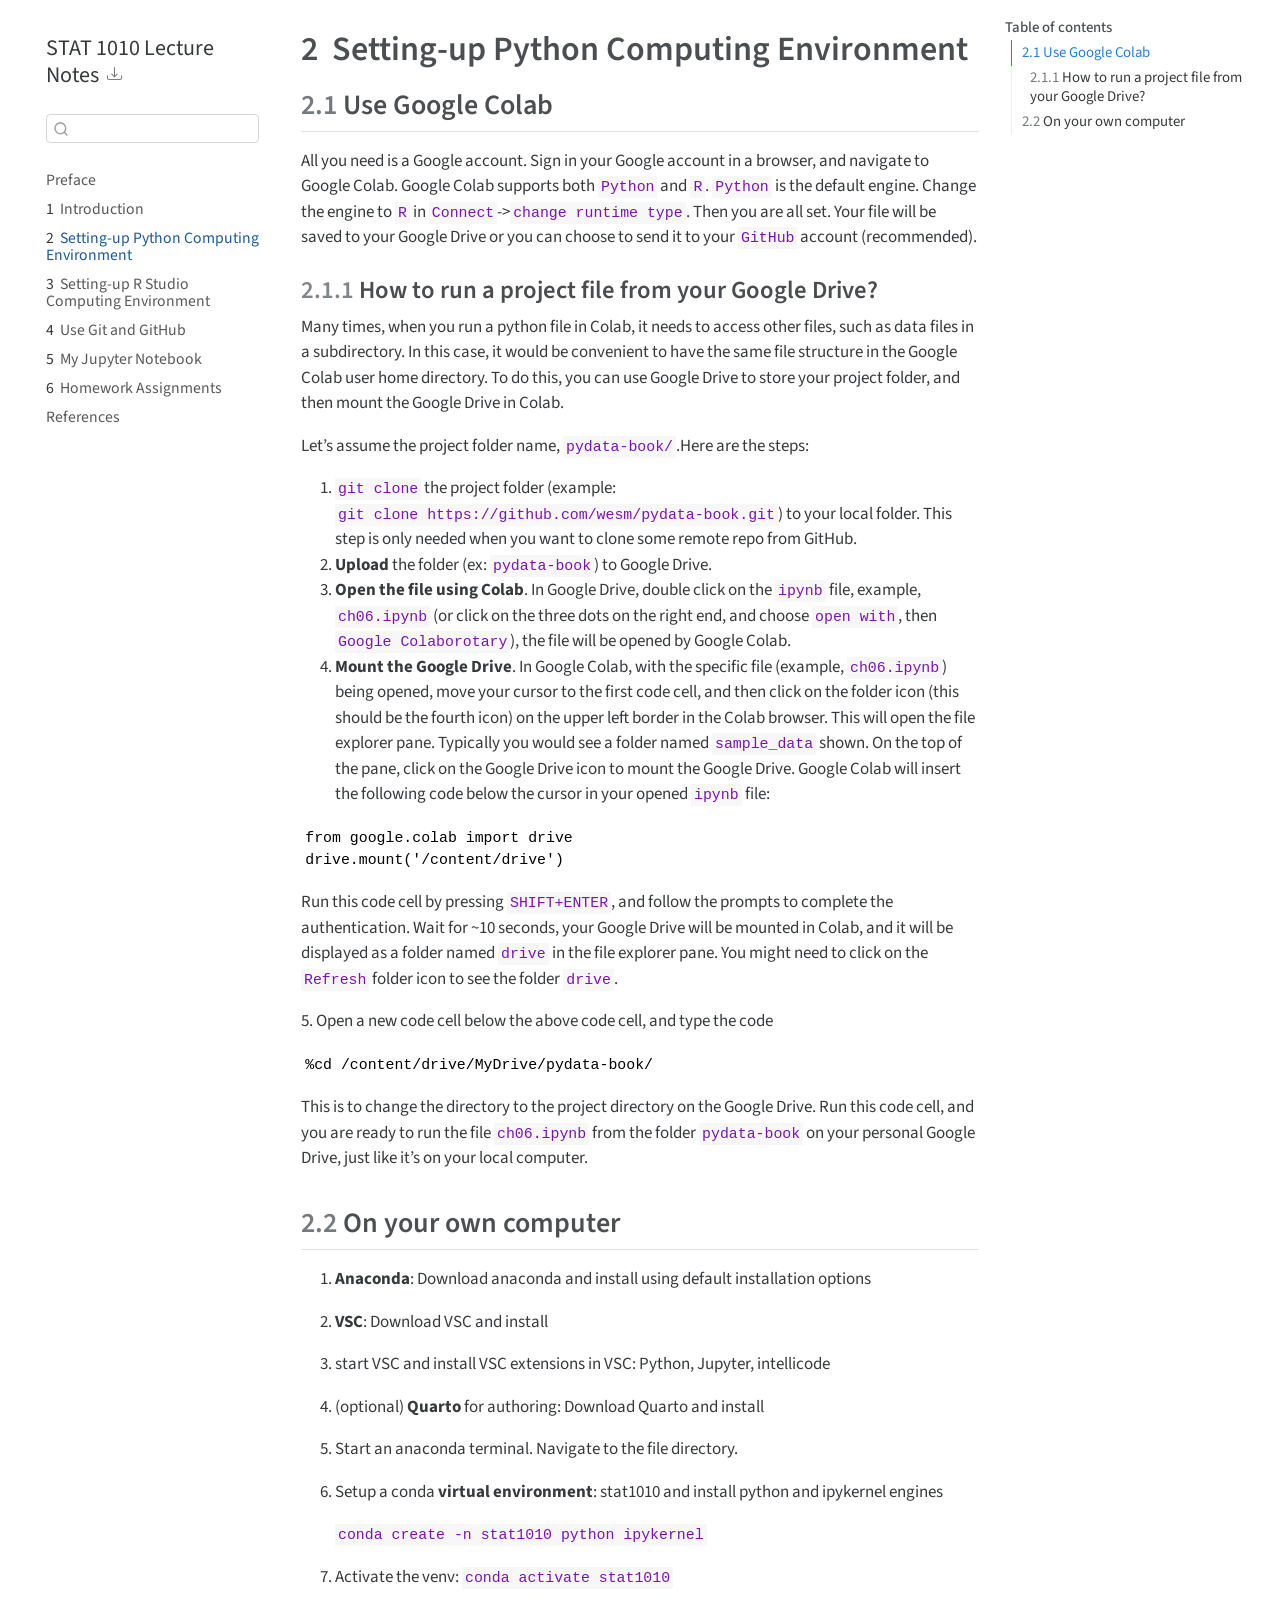
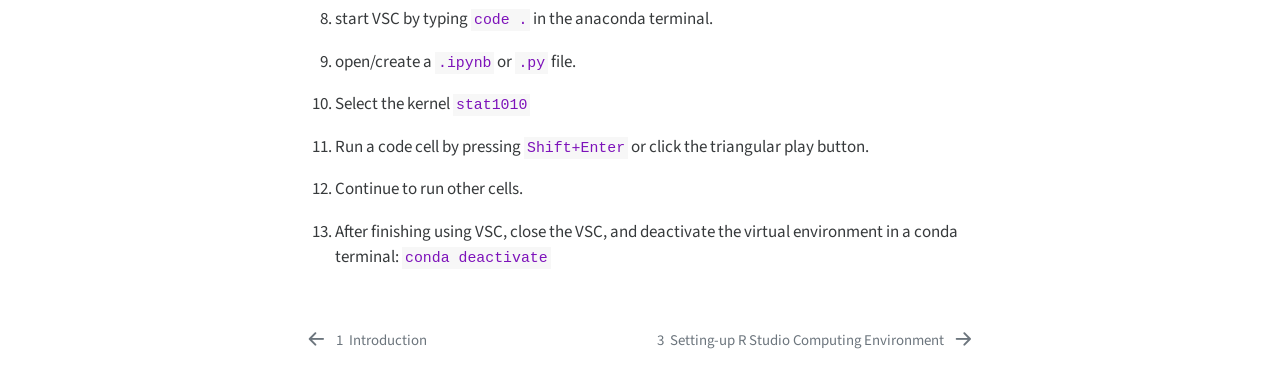
==== docs/python_comp_env.html @ 3723f0e0 "recommit everything" ====
<!DOCTYPE html>
<html xmlns="http://www.w3.org/1999/xhtml" lang="en" xml:lang="en"><head>

<meta charset="utf-8">
<meta name="generator" content="quarto-1.4.398">

<meta name="viewport" content="width=device-width, initial-scale=1.0, user-scalable=yes">


<title>STAT 1010 Lecture Notes - 2&nbsp; Setting-up Python Computing Environment</title>
<style>
code{white-space: pre-wrap;}
span.smallcaps{font-variant: small-caps;}
div.columns{display: flex; gap: min(4vw, 1.5em);}
div.column{flex: auto; overflow-x: auto;}
div.hanging-indent{margin-left: 1.5em; text-indent: -1.5em;}
ul.task-list{list-style: none;}
ul.task-list li input[type="checkbox"] {
  width: 0.8em;
  margin: 0 0.8em 0.2em -1em; /* quarto-specific, see https://github.com/quarto-dev/quarto-cli/issues/4556 */ 
  vertical-align: middle;
}
</style>


<script src="site_libs/quarto-nav/quarto-nav.js"></script>
<script src="site_libs/quarto-nav/headroom.min.js"></script>
<script src="site_libs/clipboard/clipboard.min.js"></script>
<script src="site_libs/quarto-search/autocomplete.umd.js"></script>
<script src="site_libs/quarto-search/fuse.min.js"></script>
<script src="site_libs/quarto-search/quarto-search.js"></script>
<meta name="quarto:offset" content="./">
<link href="./r_comp_env.html" rel="next">
<link href="./intro.html" rel="prev">
<script src="site_libs/quarto-html/quarto.js"></script>
<script src="site_libs/quarto-html/popper.min.js"></script>
<script src="site_libs/quarto-html/tippy.umd.min.js"></script>
<script src="site_libs/quarto-html/anchor.min.js"></script>
<link href="site_libs/quarto-html/tippy.css" rel="stylesheet">
<link href="site_libs/quarto-html/quarto-syntax-highlighting.css" rel="stylesheet" id="quarto-text-highlighting-styles">
<script src="site_libs/bootstrap/bootstrap.min.js"></script>
<link href="site_libs/bootstrap/bootstrap-icons.css" rel="stylesheet">
<link href="site_libs/bootstrap/bootstrap.min.css" rel="stylesheet" id="quarto-bootstrap" data-mode="light">
<script id="quarto-search-options" type="application/json">{
  "location": "sidebar",
  "copy-button": false,
  "collapse-after": 3,
  "panel-placement": "start",
  "type": "textbox",
  "limit": 50,
  "keyboard-shortcut": [
    "f",
    "/",
    "s"
  ],
  "show-item-context": false,
  "language": {
    "search-no-results-text": "No results",
    "search-matching-documents-text": "matching documents",
    "search-copy-link-title": "Copy link to search",
    "search-hide-matches-text": "Hide additional matches",
    "search-more-match-text": "more match in this document",
    "search-more-matches-text": "more matches in this document",
    "search-clear-button-title": "Clear",
    "search-detached-cancel-button-title": "Cancel",
    "search-submit-button-title": "Submit",
    "search-label": "Search"
  }
}</script>


</head>

<body class="nav-sidebar floating">

<div id="quarto-search-results"></div>
  <header id="quarto-header" class="headroom fixed-top">
  <nav class="quarto-secondary-nav">
    <div class="container-fluid d-flex">
      <button type="button" class="quarto-btn-toggle btn" data-bs-toggle="collapse" data-bs-target="#quarto-sidebar,#quarto-sidebar-glass" aria-controls="quarto-sidebar" aria-expanded="false" aria-label="Toggle sidebar navigation" onclick="if (window.quartoToggleHeadroom) { window.quartoToggleHeadroom(); }">
        <i class="bi bi-layout-text-sidebar-reverse"></i>
      </button>
        <nav class="quarto-page-breadcrumbs" aria-label="breadcrumb"><ol class="breadcrumb"><li class="breadcrumb-item"><a href="./python_comp_env.html"><span class="chapter-number">2</span>&nbsp; <span class="chapter-title">Setting-up Python Computing Environment</span></a></li></ol></nav>
        <a class="flex-grow-1" role="button" data-bs-toggle="collapse" data-bs-target="#quarto-sidebar,#quarto-sidebar-glass" aria-controls="quarto-sidebar" aria-expanded="false" aria-label="Toggle sidebar navigation" onclick="if (window.quartoToggleHeadroom) { window.quartoToggleHeadroom(); }">      
        </a>
      <button type="button" class="btn quarto-search-button" aria-label="" onclick="window.quartoOpenSearch();">
        <i class="bi bi-search"></i>
      </button>
    </div>
  </nav>
</header>
<!-- content -->
<div id="quarto-content" class="quarto-container page-columns page-rows-contents page-layout-article">
<!-- sidebar -->
  <nav id="quarto-sidebar" class="sidebar collapse collapse-horizontal sidebar-navigation floating overflow-auto">
    <div class="pt-lg-2 mt-2 text-left sidebar-header">
    <div class="sidebar-title mb-0 py-0">
      <a href="./">STAT 1010 Lecture Notes</a> 
        <div class="sidebar-tools-main">
    <div class="dropdown">
      <a href="" title="Download" id="quarto-navigation-tool-dropdown-0" class="quarto-navigation-tool dropdown-toggle px-1" data-bs-toggle="dropdown" aria-expanded="false" aria-label="Download"><i class="bi bi-download"></i></a>
      <ul class="dropdown-menu" aria-labelledby="quarto-navigation-tool-dropdown-0">
          <li>
            <a class="dropdown-item sidebar-tools-main-item" href="./STAT-1010-Lecture-Notes.pdf">
              <i class="bi bi-bi-file-pdf pe-1"></i>
            Download PDF
            </a>
          </li>
          <li>
            <a class="dropdown-item sidebar-tools-main-item" href="./STAT-1010-Lecture-Notes.docx">
              <i class="bi bi-bi-file-word pe-1"></i>
            Download Docx
            </a>
          </li>
      </ul>
    </div>
</div>
    </div>
      </div>
        <div class="mt-2 flex-shrink-0 align-items-center">
        <div class="sidebar-search">
        <div id="quarto-search" class="" title="Search"></div>
        </div>
        </div>
    <div class="sidebar-menu-container"> 
    <ul class="list-unstyled mt-1">
        <li class="sidebar-item">
  <div class="sidebar-item-container"> 
  <a href="./index.html" class="sidebar-item-text sidebar-link">
 <span class="menu-text">Preface</span></a>
  </div>
</li>
        <li class="sidebar-item">
  <div class="sidebar-item-container"> 
  <a href="./intro.html" class="sidebar-item-text sidebar-link">
 <span class="menu-text"><span class="chapter-number">1</span>&nbsp; <span class="chapter-title">Introduction</span></span></a>
  </div>
</li>
        <li class="sidebar-item">
  <div class="sidebar-item-container"> 
  <a href="./python_comp_env.html" class="sidebar-item-text sidebar-link active">
 <span class="menu-text"><span class="chapter-number">2</span>&nbsp; <span class="chapter-title">Setting-up Python Computing Environment</span></span></a>
  </div>
</li>
        <li class="sidebar-item">
  <div class="sidebar-item-container"> 
  <a href="./r_comp_env.html" class="sidebar-item-text sidebar-link">
 <span class="menu-text"><span class="chapter-number">3</span>&nbsp; <span class="chapter-title">Setting-up R Studio Computing Environment</span></span></a>
  </div>
</li>
        <li class="sidebar-item">
  <div class="sidebar-item-container"> 
  <a href="./git.html" class="sidebar-item-text sidebar-link">
 <span class="menu-text"><span class="chapter-number">4</span>&nbsp; <span class="chapter-title">Use Git and GitHub</span></span></a>
  </div>
</li>
        <li class="sidebar-item">
  <div class="sidebar-item-container"> 
  <a href="./0_markdown.html" class="sidebar-item-text sidebar-link">
 <span class="menu-text"><span class="chapter-number">5</span>&nbsp; <span class="chapter-title">My Jupyter Notebook</span></span></a>
  </div>
</li>
        <li class="sidebar-item">
  <div class="sidebar-item-container"> 
  <a href="./assignment.html" class="sidebar-item-text sidebar-link">
 <span class="menu-text"><span class="chapter-number">6</span>&nbsp; <span class="chapter-title">Homework Assignments</span></span></a>
  </div>
</li>
        <li class="sidebar-item">
  <div class="sidebar-item-container"> 
  <a href="./references.html" class="sidebar-item-text sidebar-link">
 <span class="menu-text">References</span></a>
  </div>
</li>
    </ul>
    </div>
</nav>
<div id="quarto-sidebar-glass" data-bs-toggle="collapse" data-bs-target="#quarto-sidebar,#quarto-sidebar-glass"></div>
<!-- margin-sidebar -->
    <div id="quarto-margin-sidebar" class="sidebar margin-sidebar">
        <nav id="TOC" role="doc-toc" class="toc-active">
    <h2 id="toc-title">Table of contents</h2>
   
  <ul>
  <li><a href="#use-google-colab" id="toc-use-google-colab" class="nav-link active" data-scroll-target="#use-google-colab"><span class="header-section-number">2.1</span> Use Google Colab</a>
  <ul class="collapse">
  <li><a href="#how-to-run-a-project-file-from-your-google-drive" id="toc-how-to-run-a-project-file-from-your-google-drive" class="nav-link" data-scroll-target="#how-to-run-a-project-file-from-your-google-drive"><span class="header-section-number">2.1.1</span> How to run a project file from your Google Drive?</a></li>
  </ul></li>
  <li><a href="#on-your-own-computer" id="toc-on-your-own-computer" class="nav-link" data-scroll-target="#on-your-own-computer"><span class="header-section-number">2.2</span> On your own computer</a></li>
  </ul>
</nav>
    </div>
<!-- main -->
<main class="content" id="quarto-document-content">

<header id="title-block-header" class="quarto-title-block default">
<div class="quarto-title">
<h1 class="title"><span class="chapter-number">2</span>&nbsp; <span class="chapter-title">Setting-up Python Computing Environment</span></h1>
</div>



<div class="quarto-title-meta">

    
  
    
  </div>
  


</header>


<section id="use-google-colab" class="level2" data-number="2.1">
<h2 data-number="2.1" class="anchored" data-anchor-id="use-google-colab"><span class="header-section-number">2.1</span> Use Google Colab</h2>
<p>All you need is a Google account. Sign in your Google account in a browser, and navigate to Google Colab. Google Colab supports both <code>Python</code> and <code>R</code>. <code>Python</code> is the default engine. Change the engine to <code>R</code> in <code>Connect</code>-&gt;<code>change runtime type</code>. Then you are all set. Your file will be saved to your Google Drive or you can choose to send it to your <code>GitHub</code> account (recommended).</p>
<section id="how-to-run-a-project-file-from-your-google-drive" class="level3" data-number="2.1.1">
<h3 data-number="2.1.1" class="anchored" data-anchor-id="how-to-run-a-project-file-from-your-google-drive"><span class="header-section-number">2.1.1</span> How to run a project file from your Google Drive?</h3>
<p>Many times, when you run a python file in Colab, it needs to access other files, such as data files in a subdirectory. In this case, it would be convenient to have the same file structure in the Google Colab user home directory. To do this, you can use Google Drive to store your project folder, and then mount the Google Drive in Colab.</p>
<p>Let’s assume the project folder name, <code>pydata-book/</code>.Here are the steps:</p>
<ol type="1">
<li><code>git clone</code> the project folder (example: <code>git clone https://github.com/wesm/pydata-book.git</code>) to your local folder. This step is only needed when you want to clone some remote repo from GitHub.</li>
<li><strong>Upload</strong> the folder (ex: <code>pydata-book</code>) to Google Drive.</li>
<li><strong>Open the file using Colab</strong>. In Google Drive, double click on the <code>ipynb</code> file, example, <code>ch06.ipynb</code> (or click on the three dots on the right end, and choose <code>open with</code>, then <code>Google Colaborotary</code>), the file will be opened by Google Colab.</li>
<li><strong>Mount the Google Drive</strong>. In Google Colab, with the specific file (example, <code>ch06.ipynb</code>) being opened, move your cursor to the first code cell, and then click on the folder icon (this should be the fourth icon) on the upper left border in the Colab browser. This will open the file explorer pane. Typically you would see a folder named <code>sample_data</code> shown. On the top of the pane, click on the Google Drive icon to mount the Google Drive. Google Colab will insert the following code below the cursor in your opened <code>ipynb</code> file:</li>
</ol>
<pre><code>from google.colab import drive
drive.mount('/content/drive')</code></pre>
<p>Run this code cell by pressing <code>SHIFT+ENTER</code>, and follow the prompts to complete the authentication. Wait for ~10 seconds, your Google Drive will be mounted in Colab, and it will be displayed as a folder named <code>drive</code> in the file explorer pane. You might need to click on the <code>Refresh</code> folder icon to see the folder <code>drive</code>.</p>
<p>5. Open a new code cell below the above code cell, and type the code</p>
<pre><code>%cd /content/drive/MyDrive/pydata-book/</code></pre>
<p>This is to change the directory to the project directory on the Google Drive. Run this code cell, and you are ready to run the file <code>ch06.ipynb</code> from the folder <code>pydata-book</code> on your personal Google Drive, just like it’s on your local computer.</p>
</section>
</section>
<section id="on-your-own-computer" class="level2" data-number="2.2">
<h2 data-number="2.2" class="anchored" data-anchor-id="on-your-own-computer"><span class="header-section-number">2.2</span> On your own computer</h2>
<ol type="1">
<li><p><strong>Anaconda</strong>: Download anaconda and install using default installation options</p></li>
<li><p><strong>VSC</strong>: Download VSC and install</p></li>
<li><p>start VSC and install VSC extensions in VSC: Python, Jupyter, intellicode</p></li>
<li><p>(optional) <strong>Quarto</strong> for authoring: Download Quarto and install</p></li>
<li><p>Start an anaconda terminal. Navigate to the file directory.</p></li>
<li><p>Setup a conda <strong>virtual environment</strong>: stat1010 and install python and ipykernel engines</p>
<p><code>conda create -n stat1010 python ipykernel</code></p></li>
<li><p>Activate the venv: <code>conda activate stat1010</code></p></li>
<li><p>start VSC by typing <code>code .</code> in the anaconda terminal.</p></li>
<li><p>open/create a <code>.ipynb</code> or <code>.py</code> file.</p></li>
<li><p>Select the kernel <code>stat1010</code></p></li>
<li><p>Run a code cell by pressing <code>Shift+Enter</code> or click the triangular play button.</p></li>
<li><p>Continue to run other cells.</p></li>
<li><p>After finishing using VSC, close the VSC, and deactivate the virtual environment in a conda terminal: <code>conda deactivate</code></p></li>
</ol>


</section>

</main> <!-- /main -->
<script id="quarto-html-after-body" type="application/javascript">
window.document.addEventListener("DOMContentLoaded", function (event) {
  const toggleBodyColorMode = (bsSheetEl) => {
    const mode = bsSheetEl.getAttribute("data-mode");
    const bodyEl = window.document.querySelector("body");
    if (mode === "dark") {
      bodyEl.classList.add("quarto-dark");
      bodyEl.classList.remove("quarto-light");
    } else {
      bodyEl.classList.add("quarto-light");
      bodyEl.classList.remove("quarto-dark");
    }
  }
  const toggleBodyColorPrimary = () => {
    const bsSheetEl = window.document.querySelector("link#quarto-bootstrap");
    if (bsSheetEl) {
      toggleBodyColorMode(bsSheetEl);
    }
  }
  toggleBodyColorPrimary();  
  const icon = "";
  const anchorJS = new window.AnchorJS();
  anchorJS.options = {
    placement: 'right',
    icon: icon
  };
  anchorJS.add('.anchored');
  const isCodeAnnotation = (el) => {
    for (const clz of el.classList) {
      if (clz.startsWith('code-annotation-')) {                     
        return true;
      }
    }
    return false;
  }
  const clipboard = new window.ClipboardJS('.code-copy-button', {
    text: function(trigger) {
      const codeEl = trigger.previousElementSibling.cloneNode(true);
      for (const childEl of codeEl.children) {
        if (isCodeAnnotation(childEl)) {
          childEl.remove();
        }
      }
      return codeEl.innerText;
    }
  });
  clipboard.on('success', function(e) {
    // button target
    const button = e.trigger;
    // don't keep focus
    button.blur();
    // flash "checked"
    button.classList.add('code-copy-button-checked');
    var currentTitle = button.getAttribute("title");
    button.setAttribute("title", "Copied!");
    let tooltip;
    if (window.bootstrap) {
      button.setAttribute("data-bs-toggle", "tooltip");
      button.setAttribute("data-bs-placement", "left");
      button.setAttribute("data-bs-title", "Copied!");
      tooltip = new bootstrap.Tooltip(button, 
        { trigger: "manual", 
          customClass: "code-copy-button-tooltip",
          offset: [0, -8]});
      tooltip.show();    
    }
    setTimeout(function() {
      if (tooltip) {
        tooltip.hide();
        button.removeAttribute("data-bs-title");
        button.removeAttribute("data-bs-toggle");
        button.removeAttribute("data-bs-placement");
      }
      button.setAttribute("title", currentTitle);
      button.classList.remove('code-copy-button-checked');
    }, 1000);
    // clear code selection
    e.clearSelection();
  });
  function tippyHover(el, contentFn, onTriggerFn, onUntriggerFn) {
    const config = {
      allowHTML: true,
      maxWidth: 500,
      delay: 100,
      arrow: false,
      appendTo: function(el) {
          return el.parentElement;
      },
      interactive: true,
      interactiveBorder: 10,
      theme: 'quarto',
      placement: 'bottom-start',
    };
    if (contentFn) {
      config.content = contentFn;
    }
    if (onTriggerFn) {
      config.onTrigger = onTriggerFn;
    }
    if (onUntriggerFn) {
      config.onUntrigger = onUntriggerFn;
    }
    window.tippy(el, config); 
  }
  const noterefs = window.document.querySelectorAll('a[role="doc-noteref"]');
  for (var i=0; i<noterefs.length; i++) {
    const ref = noterefs[i];
    tippyHover(ref, function() {
      // use id or data attribute instead here
      let href = ref.getAttribute('data-footnote-href') || ref.getAttribute('href');
      try { href = new URL(href).hash; } catch {}
      const id = href.replace(/^#\/?/, "");
      const note = window.document.getElementById(id);
      return note.innerHTML;
    });
  }
  const xrefs = window.document.querySelectorAll('a.quarto-xref');
  const processXRef = (id, note) => {
    // Strip column container classes
    const stripColumnClz = (el) => {
      el.classList.remove("page-full", "page-columns");
      if (el.children) {
        for (const child of el.children) {
          stripColumnClz(child);
        }
      }
    }
    stripColumnClz(note)
    const typesetMath = (el) => {
      if (window.MathJax) {
        // MathJax Typeset
        window.MathJax.typeset([el]);
      } else if (window.katex) {
        // KaTeX Render
        var mathElements = el.getElementsByClassName("math");
        var macros = [];
        for (var i = 0; i < mathElements.length; i++) {
          var texText = mathElements[i].firstChild;
          if (mathElements[i].tagName == "SPAN") {
            window.katex.render(texText.data, mathElements[i], {
              displayMode: mathElements[i].classList.contains('display'),
              throwOnError: false,
              macros: macros,
              fleqn: false
            });
          }
        }
      }
    }
    if (id === null || id.startsWith('sec-')) {
      // Special case sections, only their first couple elements
      const container = document.createElement("div");
      if (note.children && note.children.length > 2) {
        for (let i = 0; i < 2; i++) {
          container.appendChild(note.children[i].cloneNode(true));
        }
        typesetMath(container);
        return container.innerHTML
      } else {
        typesetMath(note);
        return note.innerHTML;
      }
    } else {
      // Remove any anchor links if they are present
      const anchorLink = note.querySelector('a.anchorjs-link');
      if (anchorLink) {
        anchorLink.remove();
      }
      typesetMath(note);
      return note.innerHTML;
    }
  }
  for (var i=0; i<xrefs.length; i++) {
    const xref = xrefs[i];
    tippyHover(xref, undefined, function(instance) {
      instance.disable();
      let url = xref.getAttribute('href');
      let hash = undefined; 
      if (url.startsWith('#')) {
        hash = url;
      } else {
        try { hash = new URL(url).hash; } catch {}
      }
      if (hash) {
        const id = hash.replace(/^#\/?/, "");
        const note = window.document.getElementById(id);
        if (note !== null) {
          try {
            const html = processXRef(id, note.cloneNode(true));
            instance.setContent(html);
          } finally {
            instance.enable();
            instance.show();
          }
        } else {
          // See if we can fetch this
          fetch(url.split('#')[0])
          .then(res => res.text())
          .then(html => {
            const parser = new DOMParser();
            const htmlDoc = parser.parseFromString(html, "text/html");
            const note = htmlDoc.getElementById(id);
            if (note !== null) {
              const html = processXRef(id, note);
              instance.setContent(html);
            } 
          }).finally(() => {
            instance.enable();
            instance.show();
          });
        }
      } else {
        // See if we can fetch a full url (with no hash to target)
        // This is a special case and we should probably do some content thinning / targeting
        fetch(url)
        .then(res => res.text())
        .then(html => {
          const parser = new DOMParser();
          const htmlDoc = parser.parseFromString(html, "text/html");
          const note = htmlDoc.querySelector('main.content');
          if (note !== null) {
            // This should only happen for chapter cross references
            // (since there is no id in the URL)
            // remove the first header
            if (note.children.length > 0 && note.children[0].tagName === "HEADER") {
              note.children[0].remove();
            }
            const html = processXRef(null, note);
            instance.setContent(html);
          } 
        }).finally(() => {
          instance.enable();
          instance.show();
        });
      }
    }, function(instance) {
    });
  }
      let selectedAnnoteEl;
      const selectorForAnnotation = ( cell, annotation) => {
        let cellAttr = 'data-code-cell="' + cell + '"';
        let lineAttr = 'data-code-annotation="' +  annotation + '"';
        const selector = 'span[' + cellAttr + '][' + lineAttr + ']';
        return selector;
      }
      const selectCodeLines = (annoteEl) => {
        const doc = window.document;
        const targetCell = annoteEl.getAttribute("data-target-cell");
        const targetAnnotation = annoteEl.getAttribute("data-target-annotation");
        const annoteSpan = window.document.querySelector(selectorForAnnotation(targetCell, targetAnnotation));
        const lines = annoteSpan.getAttribute("data-code-lines").split(",");
        const lineIds = lines.map((line) => {
          return targetCell + "-" + line;
        })
        let top = null;
        let height = null;
        let parent = null;
        if (lineIds.length > 0) {
            //compute the position of the single el (top and bottom and make a div)
            const el = window.document.getElementById(lineIds[0]);
            top = el.offsetTop;
            height = el.offsetHeight;
            parent = el.parentElement.parentElement;
          if (lineIds.length > 1) {
            const lastEl = window.document.getElementById(lineIds[lineIds.length - 1]);
            const bottom = lastEl.offsetTop + lastEl.offsetHeight;
            height = bottom - top;
          }
          if (top !== null && height !== null && parent !== null) {
            // cook up a div (if necessary) and position it 
            let div = window.document.getElementById("code-annotation-line-highlight");
            if (div === null) {
              div = window.document.createElement("div");
              div.setAttribute("id", "code-annotation-line-highlight");
              div.style.position = 'absolute';
              parent.appendChild(div);
            }
            div.style.top = top - 2 + "px";
            div.style.height = height + 4 + "px";
            div.style.left = 0;
            let gutterDiv = window.document.getElementById("code-annotation-line-highlight-gutter");
            if (gutterDiv === null) {
              gutterDiv = window.document.createElement("div");
              gutterDiv.setAttribute("id", "code-annotation-line-highlight-gutter");
              gutterDiv.style.position = 'absolute';
              const codeCell = window.document.getElementById(targetCell);
              const gutter = codeCell.querySelector('.code-annotation-gutter');
              gutter.appendChild(gutterDiv);
            }
            gutterDiv.style.top = top - 2 + "px";
            gutterDiv.style.height = height + 4 + "px";
          }
          selectedAnnoteEl = annoteEl;
        }
      };
      const unselectCodeLines = () => {
        const elementsIds = ["code-annotation-line-highlight", "code-annotation-line-highlight-gutter"];
        elementsIds.forEach((elId) => {
          const div = window.document.getElementById(elId);
          if (div) {
            div.remove();
          }
        });
        selectedAnnoteEl = undefined;
      };
        // Handle positioning of the toggle
    window.addEventListener(
      "resize",
      throttle(() => {
        elRect = undefined;
        if (selectedAnnoteEl) {
          selectCodeLines(selectedAnnoteEl);
        }
      }, 10)
    );
    function throttle(fn, ms) {
    let throttle = false;
    let timer;
      return (...args) => {
        if(!throttle) { // first call gets through
            fn.apply(this, args);
            throttle = true;
        } else { // all the others get throttled
            if(timer) clearTimeout(timer); // cancel #2
            timer = setTimeout(() => {
              fn.apply(this, args);
              timer = throttle = false;
            }, ms);
        }
      };
    }
      // Attach click handler to the DT
      const annoteDls = window.document.querySelectorAll('dt[data-target-cell]');
      for (const annoteDlNode of annoteDls) {
        annoteDlNode.addEventListener('click', (event) => {
          const clickedEl = event.target;
          if (clickedEl !== selectedAnnoteEl) {
            unselectCodeLines();
            const activeEl = window.document.querySelector('dt[data-target-cell].code-annotation-active');
            if (activeEl) {
              activeEl.classList.remove('code-annotation-active');
            }
            selectCodeLines(clickedEl);
            clickedEl.classList.add('code-annotation-active');
          } else {
            // Unselect the line
            unselectCodeLines();
            clickedEl.classList.remove('code-annotation-active');
          }
        });
      }
  const findCites = (el) => {
    const parentEl = el.parentElement;
    if (parentEl) {
      const cites = parentEl.dataset.cites;
      if (cites) {
        return {
          el,
          cites: cites.split(' ')
        };
      } else {
        return findCites(el.parentElement)
      }
    } else {
      return undefined;
    }
  };
  var bibliorefs = window.document.querySelectorAll('a[role="doc-biblioref"]');
  for (var i=0; i<bibliorefs.length; i++) {
    const ref = bibliorefs[i];
    const citeInfo = findCites(ref);
    if (citeInfo) {
      tippyHover(citeInfo.el, function() {
        var popup = window.document.createElement('div');
        citeInfo.cites.forEach(function(cite) {
          var citeDiv = window.document.createElement('div');
          citeDiv.classList.add('hanging-indent');
          citeDiv.classList.add('csl-entry');
          var biblioDiv = window.document.getElementById('ref-' + cite);
          if (biblioDiv) {
            citeDiv.innerHTML = biblioDiv.innerHTML;
          }
          popup.appendChild(citeDiv);
        });
        return popup.innerHTML;
      });
    }
  }
});
</script>
<nav class="page-navigation">
  <div class="nav-page nav-page-previous">
      <a href="./intro.html" class="pagination-link">
        <i class="bi bi-arrow-left-short"></i> <span class="nav-page-text"><span class="chapter-number">1</span>&nbsp; <span class="chapter-title">Introduction</span></span>
      </a>          
  </div>
  <div class="nav-page nav-page-next">
      <a href="./r_comp_env.html" class="pagination-link">
        <span class="nav-page-text"><span class="chapter-number">3</span>&nbsp; <span class="chapter-title">Setting-up R Studio Computing Environment</span></span> <i class="bi bi-arrow-right-short"></i>
      </a>
  </div>
</nav>
</div> <!-- /content -->




</body></html>
---- docs/site_libs/quarto-html/tippy.css ----
.tippy-box[data-animation=fade][data-state=hidden]{opacity:0}[data-tippy-root]{max-width:calc(100vw - 10px)}.tippy-box{position:relative;background-color:#333;color:#fff;border-radius:4px;font-size:14px;line-height:1.4;white-space:normal;outline:0;transition-property:transform,visibility,opacity}.tippy-box[data-placement^=top]>.tippy-arrow{bottom:0}.tippy-box[data-placement^=top]>.tippy-arrow:before{bottom:-7px;left:0;border-width:8px 8px 0;border-top-color:initial;transform-origin:center top}.tippy-box[data-placement^=bottom]>.tippy-arrow{top:0}.tippy-box[data-placement^=bottom]>.tippy-arrow:before{top:-7px;left:0;border-width:0 8px 8px;border-bottom-color:initial;transform-origin:center bottom}.tippy-box[data-placement^=left]>.tippy-arrow{right:0}.tippy-box[data-placement^=left]>.tippy-arrow:before{border-width:8px 0 8px 8px;border-left-color:initial;right:-7px;transform-origin:center left}.tippy-box[data-placement^=right]>.tippy-arrow{left:0}.tippy-box[data-placement^=right]>.tippy-arrow:before{left:-7px;border-width:8px 8px 8px 0;border-right-color:initial;transform-origin:center right}.tippy-box[data-inertia][data-state=visible]{transition-timing-function:cubic-bezier(.54,1.5,.38,1.11)}.tippy-arrow{width:16px;height:16px;color:#333}.tippy-arrow:before{content:"";position:absolute;border-color:transparent;border-style:solid}.tippy-content{position:relative;padding:5px 9px;z-index:1}
---- docs/site_libs/quarto-html/quarto-syntax-highlighting.css ----
/* quarto syntax highlight colors */
:root {
  --quarto-hl-ot-color: #003B4F;
  --quarto-hl-at-color: #657422;
  --quarto-hl-ss-color: #20794D;
  --quarto-hl-an-color: #5E5E5E;
  --quarto-hl-fu-color: #4758AB;
  --quarto-hl-st-color: #20794D;
  --quarto-hl-cf-color: #003B4F;
  --quarto-hl-op-color: #5E5E5E;
  --quarto-hl-er-color: #AD0000;
  --quarto-hl-bn-color: #AD0000;
  --quarto-hl-al-color: #AD0000;
  --quarto-hl-va-color: #111111;
  --quarto-hl-bu-color: inherit;
  --quarto-hl-ex-color: inherit;
  --quarto-hl-pp-color: #AD0000;
  --quarto-hl-in-color: #5E5E5E;
  --quarto-hl-vs-color: #20794D;
  --quarto-hl-wa-color: #5E5E5E;
  --quarto-hl-do-color: #5E5E5E;
  --quarto-hl-im-color: #00769E;
  --quarto-hl-ch-color: #20794D;
  --quarto-hl-dt-color: #AD0000;
  --quarto-hl-fl-color: #AD0000;
  --quarto-hl-co-color: #5E5E5E;
  --quarto-hl-cv-color: #5E5E5E;
  --quarto-hl-cn-color: #8f5902;
  --quarto-hl-sc-color: #5E5E5E;
  --quarto-hl-dv-color: #AD0000;
  --quarto-hl-kw-color: #003B4F;
}

/* other quarto variables */
:root {
  --quarto-font-monospace: SFMono-Regular, Menlo, Monaco, Consolas, "Liberation Mono", "Courier New", monospace;
}

pre > code.sourceCode > span {
  color: #003B4F;
}

code span {
  color: #003B4F;
}

code.sourceCode > span {
  color: #003B4F;
}

div.sourceCode,
div.sourceCode pre.sourceCode {
  color: #003B4F;
}

code span.ot {
  color: #003B4F;
  font-style: inherit;
}

code span.at {
  color: #657422;
  font-style: inherit;
}

code span.ss {
  color: #20794D;
  font-style: inherit;
}

code span.an {
  color: #5E5E5E;
  font-style: inherit;
}

code span.fu {
  color: #4758AB;
  font-style: inherit;
}

code span.st {
  color: #20794D;
  font-style: inherit;
}

code span.cf {
  color: #003B4F;
  font-style: inherit;
}

code span.op {
  color: #5E5E5E;
  font-style: inherit;
}

code span.er {
  color: #AD0000;
  font-style: inherit;
}

code span.bn {
  color: #AD0000;
  font-style: inherit;
}

code span.al {
  color: #AD0000;
  font-style: inherit;
}

code span.va {
  color: #111111;
  font-style: inherit;
}

code span.bu {
  font-style: inherit;
}

code span.ex {
  font-style: inherit;
}

code span.pp {
  color: #AD0000;
  font-style: inherit;
}

code span.in {
  color: #5E5E5E;
  font-style: inherit;
}

code span.vs {
  color: #20794D;
  font-style: inherit;
}

code span.wa {
  color: #5E5E5E;
  font-style: italic;
}

code span.do {
  color: #5E5E5E;
  font-style: italic;
}

code span.im {
  color: #00769E;
  font-style: inherit;
}

code span.ch {
  color: #20794D;
  font-style: inherit;
}

code span.dt {
  color: #AD0000;
  font-style: inherit;
}

code span.fl {
  color: #AD0000;
  font-style: inherit;
}

code span.co {
  color: #5E5E5E;
  font-style: inherit;
}

code span.cv {
  color: #5E5E5E;
  font-style: italic;
}

code span.cn {
  color: #8f5902;
  font-style: inherit;
}

code span.sc {
  color: #5E5E5E;
  font-style: inherit;
}

code span.dv {
  color: #AD0000;
  font-style: inherit;
}

code span.kw {
  color: #003B4F;
  font-style: inherit;
}

.prevent-inlining {
  content: "</";
}

/*# sourceMappingURL=debc5d5d77c3f9108843748ff7464032.css.map */
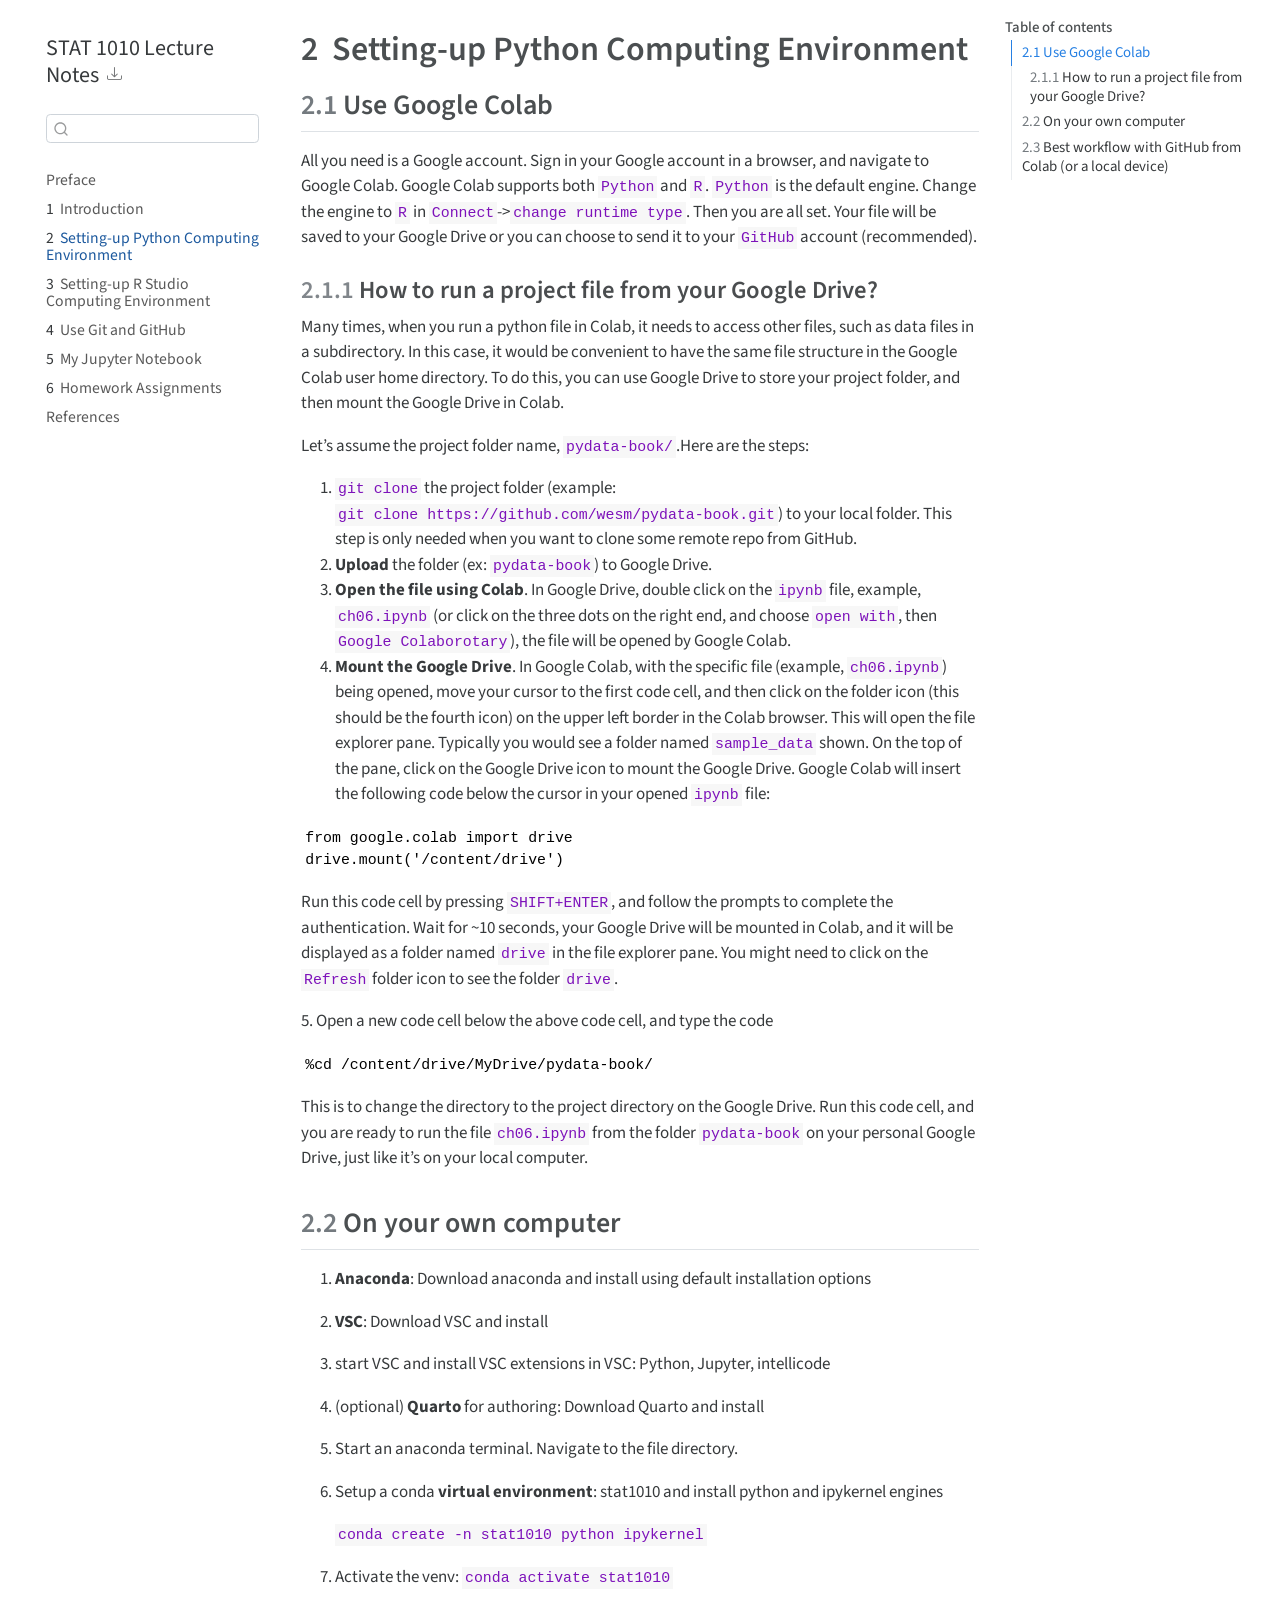
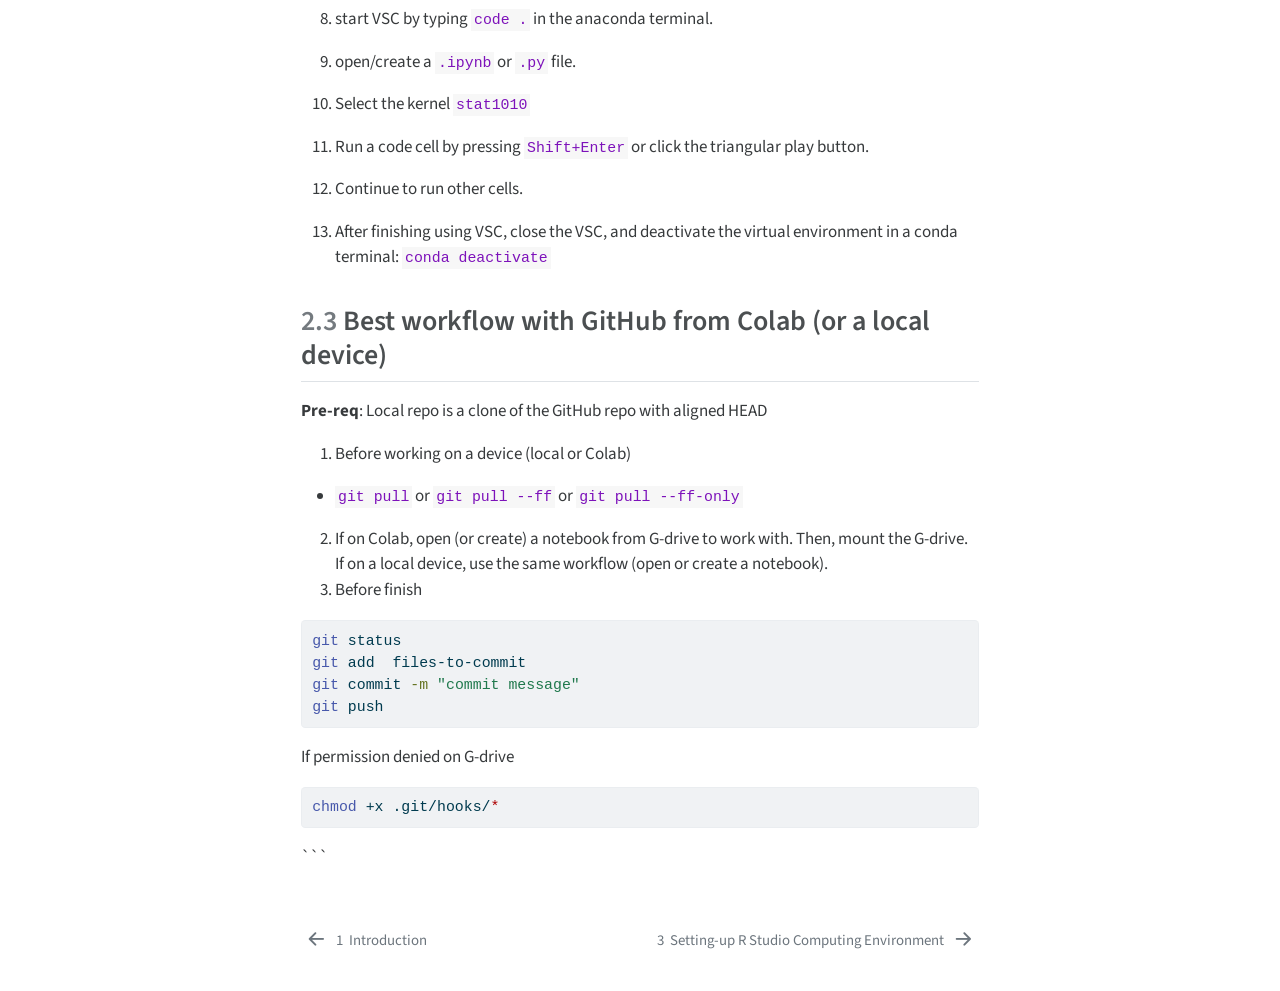
==== commit 10d65d81: "updated the git page and computing environ page" ====
--- a/docs/python_comp_env.html
+++ b/docs/python_comp_env.html
@@ -19,6 +19,40 @@
   width: 0.8em;
   margin: 0 0.8em 0.2em -1em; /* quarto-specific, see https://github.com/quarto-dev/quarto-cli/issues/4556 */ 
   vertical-align: middle;
+}
+/* CSS for syntax highlighting */
+pre > code.sourceCode { white-space: pre; position: relative; }
+pre > code.sourceCode > span { line-height: 1.25; }
+pre > code.sourceCode > span:empty { height: 1.2em; }
+.sourceCode { overflow: visible; }
+code.sourceCode > span { color: inherit; text-decoration: inherit; }
+div.sourceCode { margin: 1em 0; }
+pre.sourceCode { margin: 0; }
+@media screen {
+div.sourceCode { overflow: auto; }
+}
+@media print {
+pre > code.sourceCode { white-space: pre-wrap; }
+pre > code.sourceCode > span { text-indent: -5em; padding-left: 5em; }
+}
+pre.numberSource code
+  { counter-reset: source-line 0; }
+pre.numberSource code > span
+  { position: relative; left: -4em; counter-increment: source-line; }
+pre.numberSource code > span > a:first-child::before
+  { content: counter(source-line);
+    position: relative; left: -1em; text-align: right; vertical-align: baseline;
+    border: none; display: inline-block;
+    -webkit-touch-callout: none; -webkit-user-select: none;
+    -khtml-user-select: none; -moz-user-select: none;
+    -ms-user-select: none; user-select: none;
+    padding: 0 4px; width: 4em;
+  }
+pre.numberSource { margin-left: 3em;  padding-left: 4px; }
+div.sourceCode
+  {   }
+@media screen {
+pre > code.sourceCode > span > a:first-child::before { text-decoration: underline; }
 }
 </style>
 
@@ -187,6 +221,7 @@
   <li><a href="#how-to-run-a-project-file-from-your-google-drive" id="toc-how-to-run-a-project-file-from-your-google-drive" class="nav-link" data-scroll-target="#how-to-run-a-project-file-from-your-google-drive"><span class="header-section-number">2.1.1</span> How to run a project file from your Google Drive?</a></li>
   </ul></li>
   <li><a href="#on-your-own-computer" id="toc-on-your-own-computer" class="nav-link" data-scroll-target="#on-your-own-computer"><span class="header-section-number">2.2</span> On your own computer</a></li>
+  <li><a href="#best-workflow-with-github-from-colab-or-a-local-device" id="toc-best-workflow-with-github-from-colab-or-a-local-device" class="nav-link" data-scroll-target="#best-workflow-with-github-from-colab-or-a-local-device"><span class="header-section-number">2.3</span> Best workflow with GitHub from Colab (or a local device)</a></li>
   </ul>
 </nav>
     </div>
@@ -251,6 +286,27 @@
 <li><p>Continue to run other cells.</p></li>
 <li><p>After finishing using VSC, close the VSC, and deactivate the virtual environment in a conda terminal: <code>conda deactivate</code></p></li>
 </ol>
+</section>
+<section id="best-workflow-with-github-from-colab-or-a-local-device" class="level2" data-number="2.3">
+<h2 data-number="2.3" class="anchored" data-anchor-id="best-workflow-with-github-from-colab-or-a-local-device"><span class="header-section-number">2.3</span> Best workflow with GitHub from Colab (or a local device)</h2>
+<p><strong>Pre-req</strong>: Local repo is a clone of the GitHub repo with aligned HEAD</p>
+<ol type="1">
+<li>Before working on a device (local or Colab)</li>
+</ol>
+<ul>
+<li><code>git pull</code> or <code>git pull --ff</code> or <code>git pull --ff-only</code></li>
+</ul>
+<ol start="2" type="1">
+<li>If on Colab, open (or create) a notebook from G-drive to work with. Then, mount the G-drive. If on a local device, use the same workflow (open or create a notebook).</li>
+<li>Before finish</li>
+</ol>
+<div class="sourceCode" id="cb3"><pre class="sourceCode bash code-with-copy"><code class="sourceCode bash"><span id="cb3-1"><a href="#cb3-1" aria-hidden="true" tabindex="-1"></a><span class="fu">git</span> status</span>
+<span id="cb3-2"><a href="#cb3-2" aria-hidden="true" tabindex="-1"></a><span class="fu">git</span> add  files-to-commit</span>
+<span id="cb3-3"><a href="#cb3-3" aria-hidden="true" tabindex="-1"></a><span class="fu">git</span> commit <span class="at">-m</span> <span class="st">"commit message"</span></span>
+<span id="cb3-4"><a href="#cb3-4" aria-hidden="true" tabindex="-1"></a><span class="fu">git</span> push</span></code><button title="Copy to Clipboard" class="code-copy-button"><i class="bi"></i></button></pre></div>
+<p>If permission denied on G-drive</p>
+<div class="sourceCode" id="cb4"><pre class="sourceCode bash code-with-copy"><code class="sourceCode bash"><span id="cb4-1"><a href="#cb4-1" aria-hidden="true" tabindex="-1"></a><span class="fu">chmod</span> +x .git/hooks/<span class="pp">*</span></span></code><button title="Copy to Clipboard" class="code-copy-button"><i class="bi"></i></button></pre></div>
+<p>```</p>
 
 
 </section>
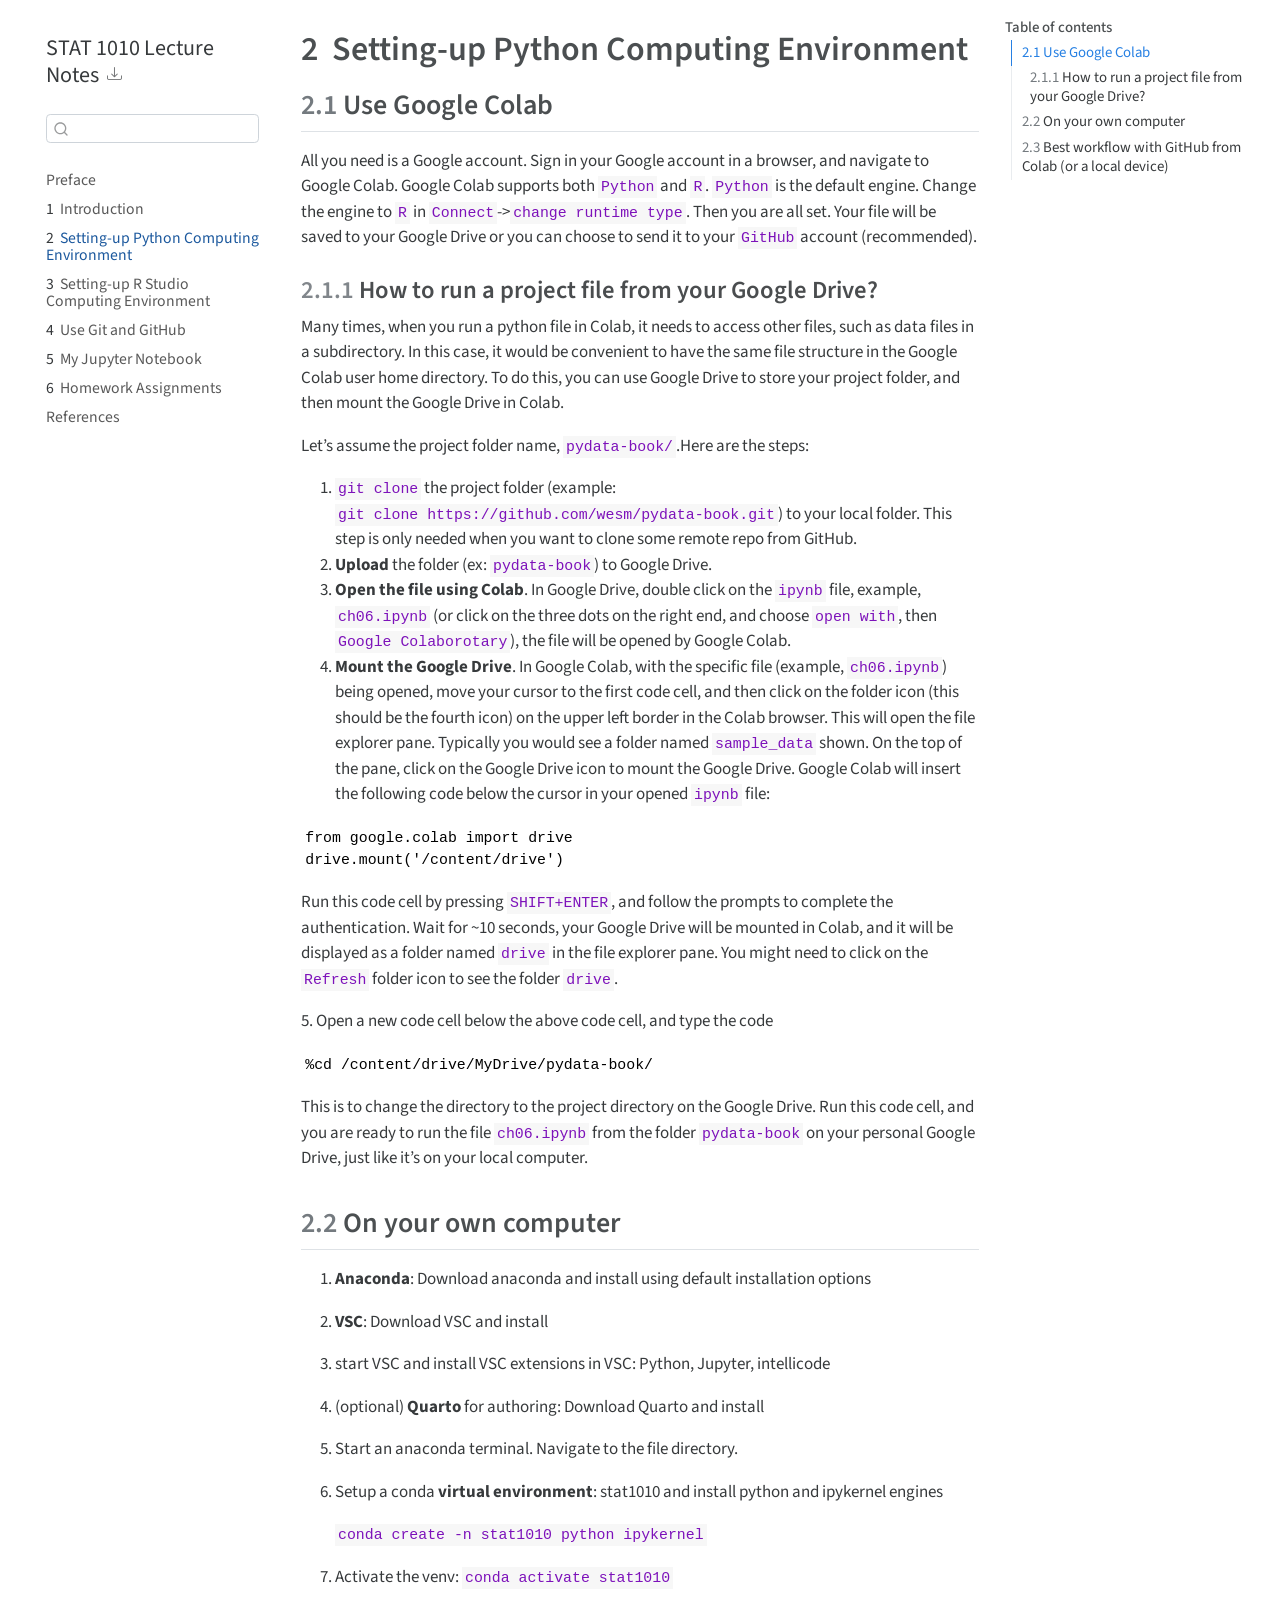
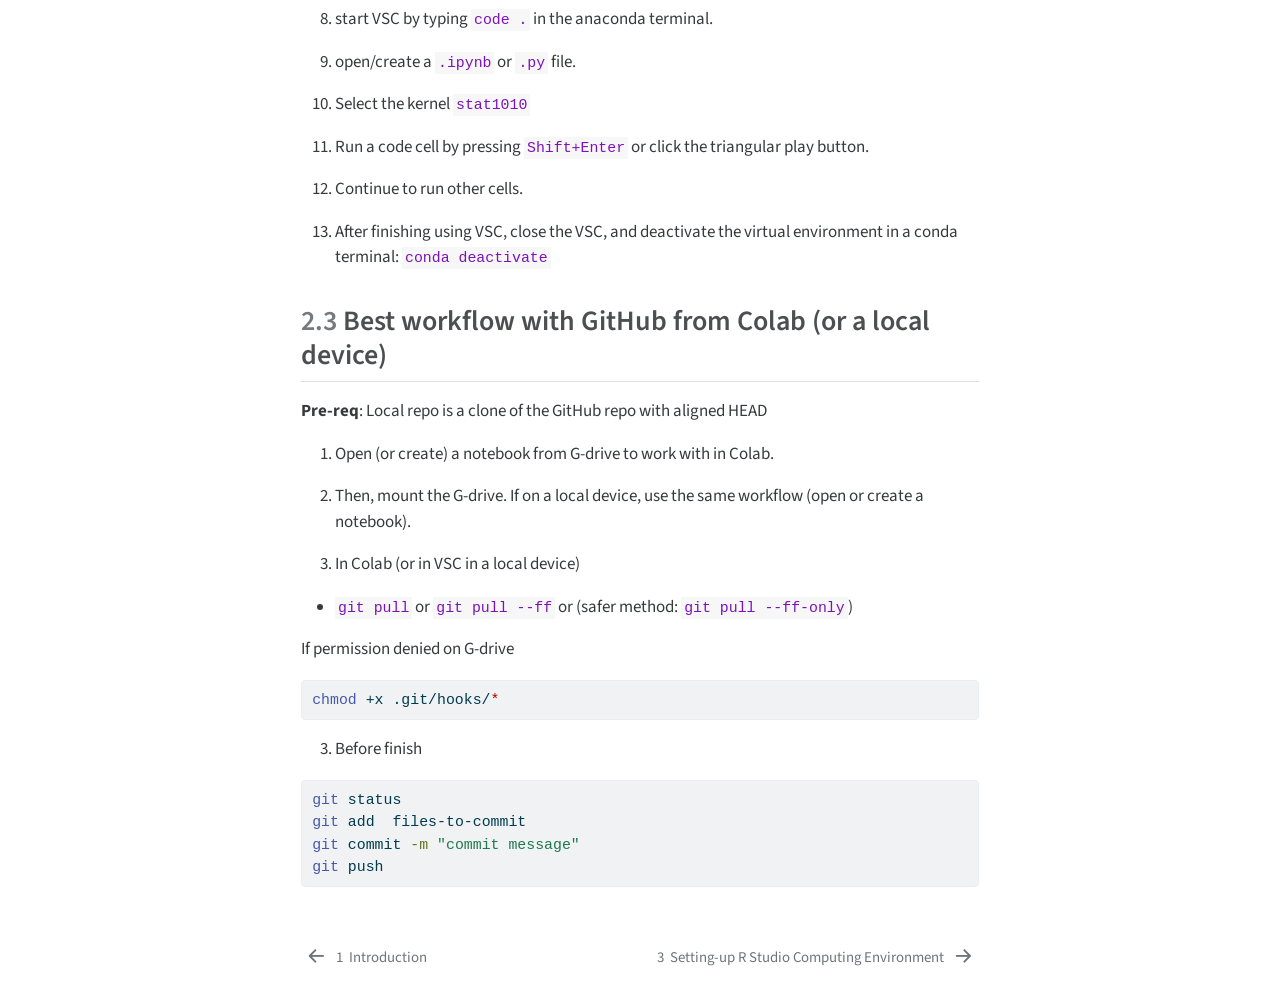
==== commit 18516791: "updated python_comp_env.qmd" ====
--- a/docs/python_comp_env.html
+++ b/docs/python_comp_env.html
@@ -291,22 +291,22 @@
 <h2 data-number="2.3" class="anchored" data-anchor-id="best-workflow-with-github-from-colab-or-a-local-device"><span class="header-section-number">2.3</span> Best workflow with GitHub from Colab (or a local device)</h2>
 <p><strong>Pre-req</strong>: Local repo is a clone of the GitHub repo with aligned HEAD</p>
 <ol type="1">
-<li>Before working on a device (local or Colab)</li>
+<li><p>Open (or create) a notebook from G-drive to work with in Colab.</p></li>
+<li><p>Then, mount the G-drive. If on a local device, use the same workflow (open or create a notebook).</p></li>
+<li><p>In Colab (or in VSC in a local device)</p></li>
 </ol>
 <ul>
-<li><code>git pull</code> or <code>git pull --ff</code> or <code>git pull --ff-only</code></li>
+<li><code>git pull</code> or <code>git pull --ff</code> or (safer method: <code>git pull --ff-only</code>)</li>
 </ul>
-<ol start="2" type="1">
-<li>If on Colab, open (or create) a notebook from G-drive to work with. Then, mount the G-drive. If on a local device, use the same workflow (open or create a notebook).</li>
+<p>If permission denied on G-drive</p>
+<div class="sourceCode" id="cb3"><pre class="sourceCode bash code-with-copy"><code class="sourceCode bash"><span id="cb3-1"><a href="#cb3-1" aria-hidden="true" tabindex="-1"></a><span class="fu">chmod</span> +x .git/hooks/<span class="pp">*</span></span></code><button title="Copy to Clipboard" class="code-copy-button"><i class="bi"></i></button></pre></div>
+<ol start="3" type="1">
 <li>Before finish</li>
 </ol>
-<div class="sourceCode" id="cb3"><pre class="sourceCode bash code-with-copy"><code class="sourceCode bash"><span id="cb3-1"><a href="#cb3-1" aria-hidden="true" tabindex="-1"></a><span class="fu">git</span> status</span>
-<span id="cb3-2"><a href="#cb3-2" aria-hidden="true" tabindex="-1"></a><span class="fu">git</span> add  files-to-commit</span>
-<span id="cb3-3"><a href="#cb3-3" aria-hidden="true" tabindex="-1"></a><span class="fu">git</span> commit <span class="at">-m</span> <span class="st">"commit message"</span></span>
-<span id="cb3-4"><a href="#cb3-4" aria-hidden="true" tabindex="-1"></a><span class="fu">git</span> push</span></code><button title="Copy to Clipboard" class="code-copy-button"><i class="bi"></i></button></pre></div>
-<p>If permission denied on G-drive</p>
-<div class="sourceCode" id="cb4"><pre class="sourceCode bash code-with-copy"><code class="sourceCode bash"><span id="cb4-1"><a href="#cb4-1" aria-hidden="true" tabindex="-1"></a><span class="fu">chmod</span> +x .git/hooks/<span class="pp">*</span></span></code><button title="Copy to Clipboard" class="code-copy-button"><i class="bi"></i></button></pre></div>
-<p>```</p>
+<div class="sourceCode" id="cb4"><pre class="sourceCode bash code-with-copy"><code class="sourceCode bash"><span id="cb4-1"><a href="#cb4-1" aria-hidden="true" tabindex="-1"></a><span class="fu">git</span> status</span>
+<span id="cb4-2"><a href="#cb4-2" aria-hidden="true" tabindex="-1"></a><span class="fu">git</span> add  files-to-commit</span>
+<span id="cb4-3"><a href="#cb4-3" aria-hidden="true" tabindex="-1"></a><span class="fu">git</span> commit <span class="at">-m</span> <span class="st">"commit message"</span></span>
+<span id="cb4-4"><a href="#cb4-4" aria-hidden="true" tabindex="-1"></a><span class="fu">git</span> push</span></code><button title="Copy to Clipboard" class="code-copy-button"><i class="bi"></i></button></pre></div>
 
 
 </section>
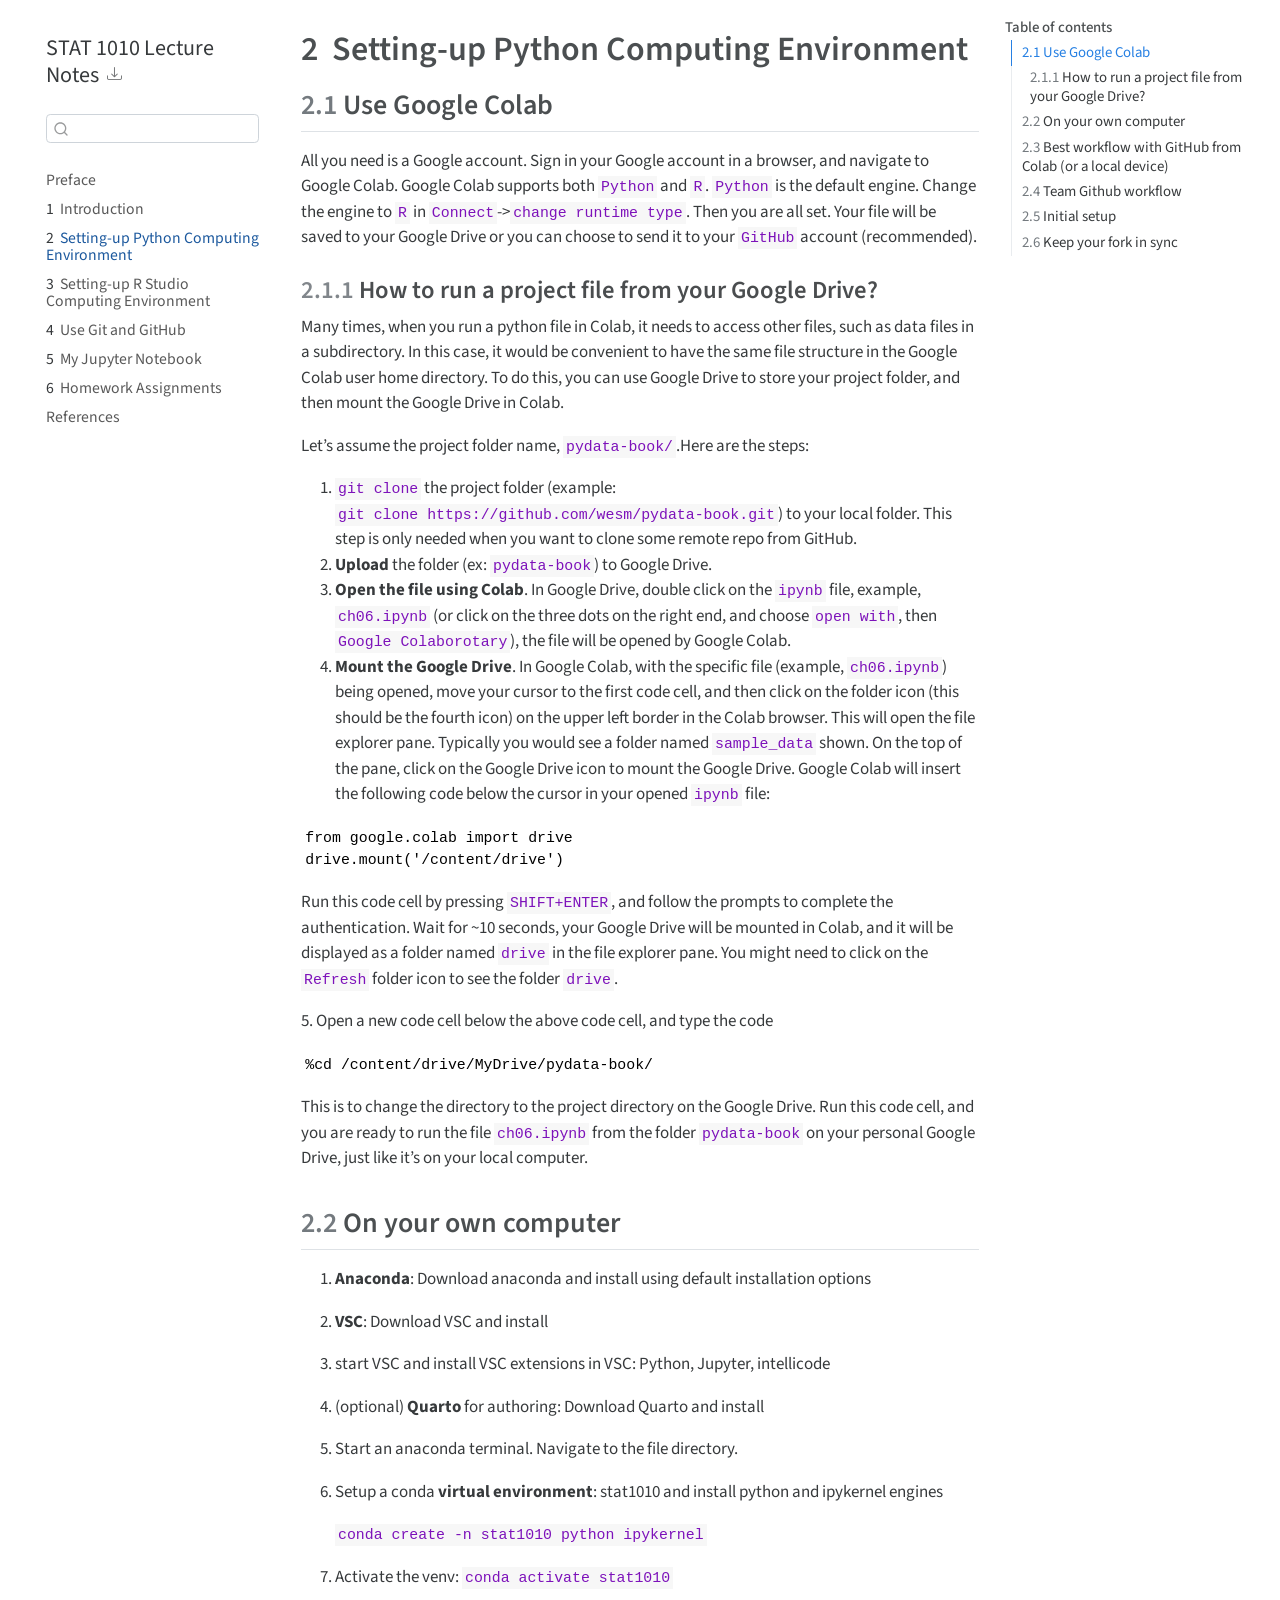
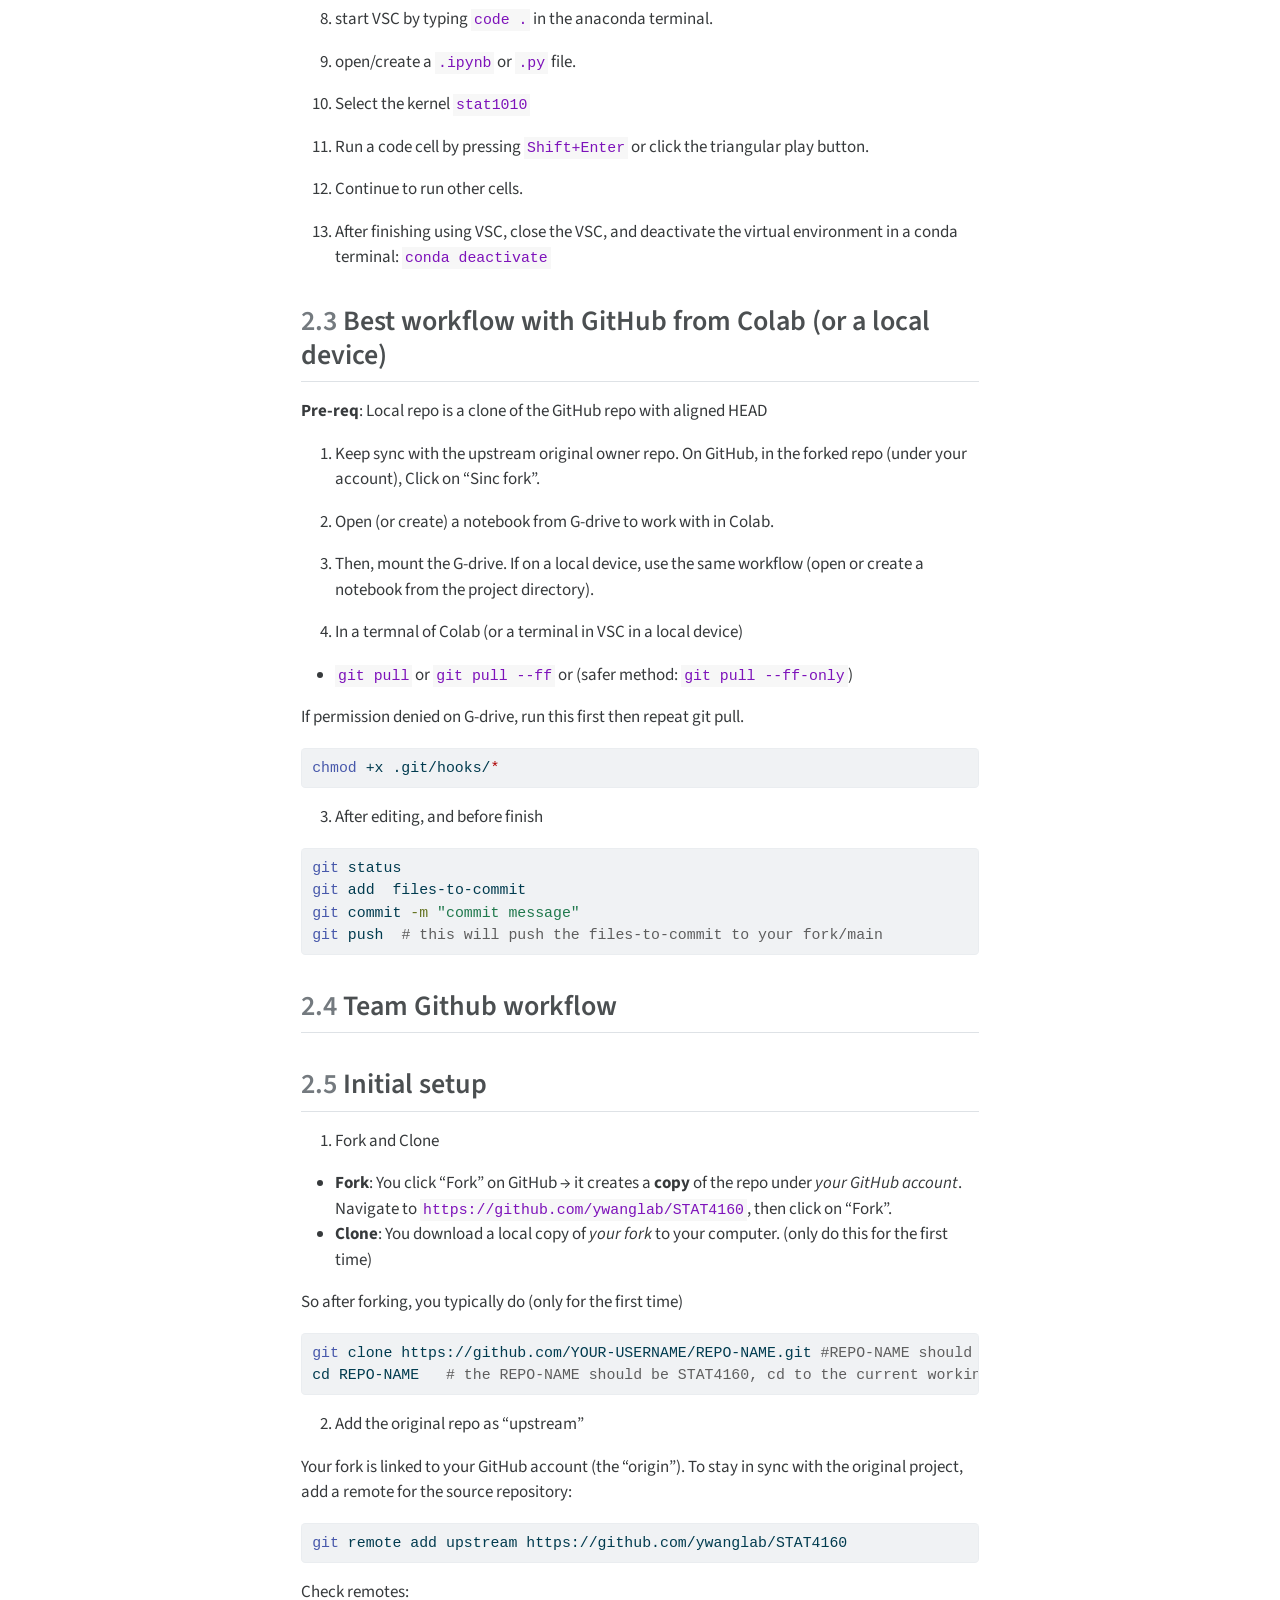
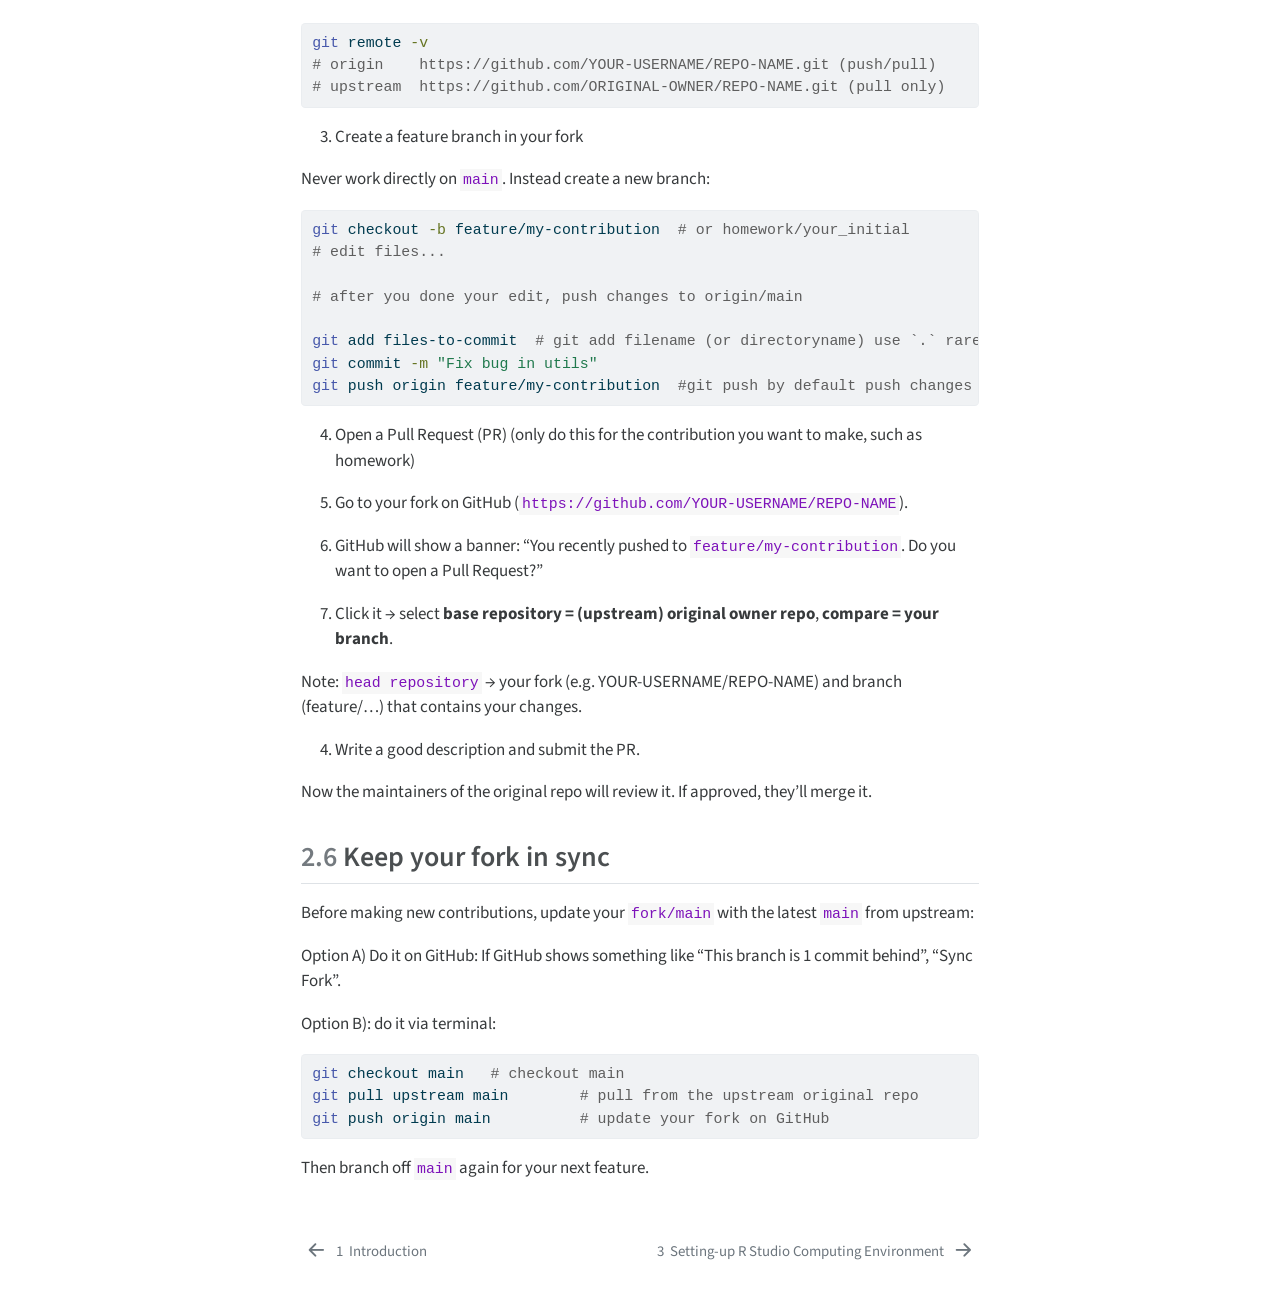
==== commit b18c6b1e: "updated git page and comput env page" ====
--- a/docs/python_comp_env.html
+++ b/docs/python_comp_env.html
@@ -222,6 +222,9 @@
   </ul></li>
   <li><a href="#on-your-own-computer" id="toc-on-your-own-computer" class="nav-link" data-scroll-target="#on-your-own-computer"><span class="header-section-number">2.2</span> On your own computer</a></li>
   <li><a href="#best-workflow-with-github-from-colab-or-a-local-device" id="toc-best-workflow-with-github-from-colab-or-a-local-device" class="nav-link" data-scroll-target="#best-workflow-with-github-from-colab-or-a-local-device"><span class="header-section-number">2.3</span> Best workflow with GitHub from Colab (or a local device)</a></li>
+  <li><a href="#team-github-workflow" id="toc-team-github-workflow" class="nav-link" data-scroll-target="#team-github-workflow"><span class="header-section-number">2.4</span> Team Github workflow</a></li>
+  <li><a href="#initial-setup" id="toc-initial-setup" class="nav-link" data-scroll-target="#initial-setup"><span class="header-section-number">2.5</span> Initial setup</a></li>
+  <li><a href="#keep-your-fork-in-sync" id="toc-keep-your-fork-in-sync" class="nav-link" data-scroll-target="#keep-your-fork-in-sync"><span class="header-section-number">2.6</span> Keep your fork in sync</a></li>
   </ul>
 </nav>
     </div>
@@ -291,22 +294,81 @@
 <h2 data-number="2.3" class="anchored" data-anchor-id="best-workflow-with-github-from-colab-or-a-local-device"><span class="header-section-number">2.3</span> Best workflow with GitHub from Colab (or a local device)</h2>
 <p><strong>Pre-req</strong>: Local repo is a clone of the GitHub repo with aligned HEAD</p>
 <ol type="1">
+<li><p>Keep sync with the upstream original owner repo. On GitHub, in the forked repo (under your account), Click on “Sinc fork”.</p></li>
 <li><p>Open (or create) a notebook from G-drive to work with in Colab.</p></li>
-<li><p>Then, mount the G-drive. If on a local device, use the same workflow (open or create a notebook).</p></li>
-<li><p>In Colab (or in VSC in a local device)</p></li>
+<li><p>Then, mount the G-drive. If on a local device, use the same workflow (open or create a notebook from the project directory).</p></li>
+<li><p>In a termnal of Colab (or a terminal in VSC in a local device)</p></li>
 </ol>
 <ul>
 <li><code>git pull</code> or <code>git pull --ff</code> or (safer method: <code>git pull --ff-only</code>)</li>
 </ul>
-<p>If permission denied on G-drive</p>
+<p>If permission denied on G-drive, run this first then repeat git pull.</p>
 <div class="sourceCode" id="cb3"><pre class="sourceCode bash code-with-copy"><code class="sourceCode bash"><span id="cb3-1"><a href="#cb3-1" aria-hidden="true" tabindex="-1"></a><span class="fu">chmod</span> +x .git/hooks/<span class="pp">*</span></span></code><button title="Copy to Clipboard" class="code-copy-button"><i class="bi"></i></button></pre></div>
 <ol start="3" type="1">
-<li>Before finish</li>
+<li>After editing, and before finish</li>
 </ol>
 <div class="sourceCode" id="cb4"><pre class="sourceCode bash code-with-copy"><code class="sourceCode bash"><span id="cb4-1"><a href="#cb4-1" aria-hidden="true" tabindex="-1"></a><span class="fu">git</span> status</span>
 <span id="cb4-2"><a href="#cb4-2" aria-hidden="true" tabindex="-1"></a><span class="fu">git</span> add  files-to-commit</span>
 <span id="cb4-3"><a href="#cb4-3" aria-hidden="true" tabindex="-1"></a><span class="fu">git</span> commit <span class="at">-m</span> <span class="st">"commit message"</span></span>
-<span id="cb4-4"><a href="#cb4-4" aria-hidden="true" tabindex="-1"></a><span class="fu">git</span> push</span></code><button title="Copy to Clipboard" class="code-copy-button"><i class="bi"></i></button></pre></div>
+<span id="cb4-4"><a href="#cb4-4" aria-hidden="true" tabindex="-1"></a><span class="fu">git</span> push  <span class="co"># this will push the files-to-commit to your fork/main</span></span></code><button title="Copy to Clipboard" class="code-copy-button"><i class="bi"></i></button></pre></div>
+</section>
+<section id="team-github-workflow" class="level2" data-number="2.4">
+<h2 data-number="2.4" class="anchored" data-anchor-id="team-github-workflow"><span class="header-section-number">2.4</span> Team Github workflow</h2>
+</section>
+<section id="initial-setup" class="level2" data-number="2.5">
+<h2 data-number="2.5" class="anchored" data-anchor-id="initial-setup"><span class="header-section-number">2.5</span> Initial setup</h2>
+<ol type="1">
+<li>Fork and Clone</li>
+</ol>
+<ul>
+<li><strong>Fork</strong>: You click “Fork” on GitHub → it creates a <strong>copy</strong> of the repo under <em>your GitHub account</em>. Navigate to <code>https://github.com/ywanglab/STAT4160</code>, then click on “Fork”.</li>
+<li><strong>Clone</strong>: You download a local copy of <em>your fork</em> to your computer. (only do this for the first time)</li>
+</ul>
+<p>So after forking, you typically do (only for the first time)</p>
+<div class="sourceCode" id="cb5"><pre class="sourceCode bash code-with-copy"><code class="sourceCode bash"><span id="cb5-1"><a href="#cb5-1" aria-hidden="true" tabindex="-1"></a><span class="fu">git</span> clone https://github.com/YOUR-USERNAME/REPO-NAME.git <span class="co">#REPO-NAME should be STAT4160</span></span>
+<span id="cb5-2"><a href="#cb5-2" aria-hidden="true" tabindex="-1"></a><span class="bu">cd</span> REPO-NAME   <span class="co"># the REPO-NAME should be STAT4160, cd to the current working directory  </span></span></code><button title="Copy to Clipboard" class="code-copy-button"><i class="bi"></i></button></pre></div>
+<ol start="2" type="1">
+<li>Add the original repo as “upstream”</li>
+</ol>
+<p>Your fork is linked to your GitHub account (the “origin”). To stay in sync with the original project, add a remote for the source repository:</p>
+<div class="sourceCode" id="cb6"><pre class="sourceCode bash code-with-copy"><code class="sourceCode bash"><span id="cb6-1"><a href="#cb6-1" aria-hidden="true" tabindex="-1"></a><span class="fu">git</span> remote add upstream https://github.com/ywanglab/STAT4160</span></code><button title="Copy to Clipboard" class="code-copy-button"><i class="bi"></i></button></pre></div>
+<p>Check remotes:</p>
+<div class="sourceCode" id="cb7"><pre class="sourceCode bash code-with-copy"><code class="sourceCode bash"><span id="cb7-1"><a href="#cb7-1" aria-hidden="true" tabindex="-1"></a><span class="fu">git</span> remote <span class="at">-v</span></span>
+<span id="cb7-2"><a href="#cb7-2" aria-hidden="true" tabindex="-1"></a><span class="co"># origin    https://github.com/YOUR-USERNAME/REPO-NAME.git (push/pull)</span></span>
+<span id="cb7-3"><a href="#cb7-3" aria-hidden="true" tabindex="-1"></a><span class="co"># upstream  https://github.com/ORIGINAL-OWNER/REPO-NAME.git (pull only)</span></span></code><button title="Copy to Clipboard" class="code-copy-button"><i class="bi"></i></button></pre></div>
+<ol start="3" type="1">
+<li>Create a feature branch in your fork</li>
+</ol>
+<p>Never work directly on <code>main</code>. Instead create a new branch:</p>
+<div class="sourceCode" id="cb8"><pre class="sourceCode bash code-with-copy"><code class="sourceCode bash"><span id="cb8-1"><a href="#cb8-1" aria-hidden="true" tabindex="-1"></a><span class="fu">git</span> checkout <span class="at">-b</span> feature/my-contribution  <span class="co"># or homework/your_initial</span></span>
+<span id="cb8-2"><a href="#cb8-2" aria-hidden="true" tabindex="-1"></a><span class="co"># edit files...</span></span>
+<span id="cb8-3"><a href="#cb8-3" aria-hidden="true" tabindex="-1"></a></span>
+<span id="cb8-4"><a href="#cb8-4" aria-hidden="true" tabindex="-1"></a><span class="co"># after you done your edit, push changes to origin/main</span></span>
+<span id="cb8-5"><a href="#cb8-5" aria-hidden="true" tabindex="-1"></a></span>
+<span id="cb8-6"><a href="#cb8-6" aria-hidden="true" tabindex="-1"></a><span class="fu">git</span> add files-to-commit  <span class="co"># git add filename (or directoryname) use `.` rarely as it will add all files in the git directory. </span></span>
+<span id="cb8-7"><a href="#cb8-7" aria-hidden="true" tabindex="-1"></a><span class="fu">git</span> commit <span class="at">-m</span> <span class="st">"Fix bug in utils"</span></span>
+<span id="cb8-8"><a href="#cb8-8" aria-hidden="true" tabindex="-1"></a><span class="fu">git</span> push origin feature/my-contribution  <span class="co">#git push by default push changes to origin/main</span></span></code><button title="Copy to Clipboard" class="code-copy-button"><i class="bi"></i></button></pre></div>
+<ol start="4" type="1">
+<li><p>Open a Pull Request (PR) (only do this for the contribution you want to make, such as homework)</p></li>
+<li><p>Go to your fork on GitHub (<code>https://github.com/YOUR-USERNAME/REPO-NAME</code>).</p></li>
+<li><p>GitHub will show a banner: “You recently pushed to <code>feature/my-contribution</code>. Do you want to open a Pull Request?”</p></li>
+<li><p>Click it → select <strong>base repository = (upstream) original owner repo</strong>, <strong>compare = your branch</strong>.</p></li>
+</ol>
+<p>Note: <code>head repository</code> → your fork (e.g.&nbsp;YOUR-USERNAME/REPO-NAME) and branch (feature/…) that contains your changes.</p>
+<ol start="4" type="1">
+<li>Write a good description and submit the PR.</li>
+</ol>
+<p>Now the maintainers of the original repo will review it. If approved, they’ll merge it.</p>
+</section>
+<section id="keep-your-fork-in-sync" class="level2" data-number="2.6">
+<h2 data-number="2.6" class="anchored" data-anchor-id="keep-your-fork-in-sync"><span class="header-section-number">2.6</span> Keep your fork in sync</h2>
+<p>Before making new contributions, update your <code>fork/main</code> with the latest <code>main</code> from upstream:</p>
+<p>Option A) Do it on GitHub: If GitHub shows something like “This branch is 1 commit behind”, “Sync Fork”.</p>
+<p>Option B): do it via terminal:</p>
+<div class="sourceCode" id="cb9"><pre class="sourceCode bash code-with-copy"><code class="sourceCode bash"><span id="cb9-1"><a href="#cb9-1" aria-hidden="true" tabindex="-1"></a><span class="fu">git</span> checkout main   <span class="co"># checkout main</span></span>
+<span id="cb9-2"><a href="#cb9-2" aria-hidden="true" tabindex="-1"></a><span class="fu">git</span> pull upstream main        <span class="co"># pull from the upstream original repo</span></span>
+<span id="cb9-3"><a href="#cb9-3" aria-hidden="true" tabindex="-1"></a><span class="fu">git</span> push origin main          <span class="co"># update your fork on GitHub</span></span></code><button title="Copy to Clipboard" class="code-copy-button"><i class="bi"></i></button></pre></div>
+<p>Then branch off <code>main</code> again for your next feature.</p>
 
 
 </section>
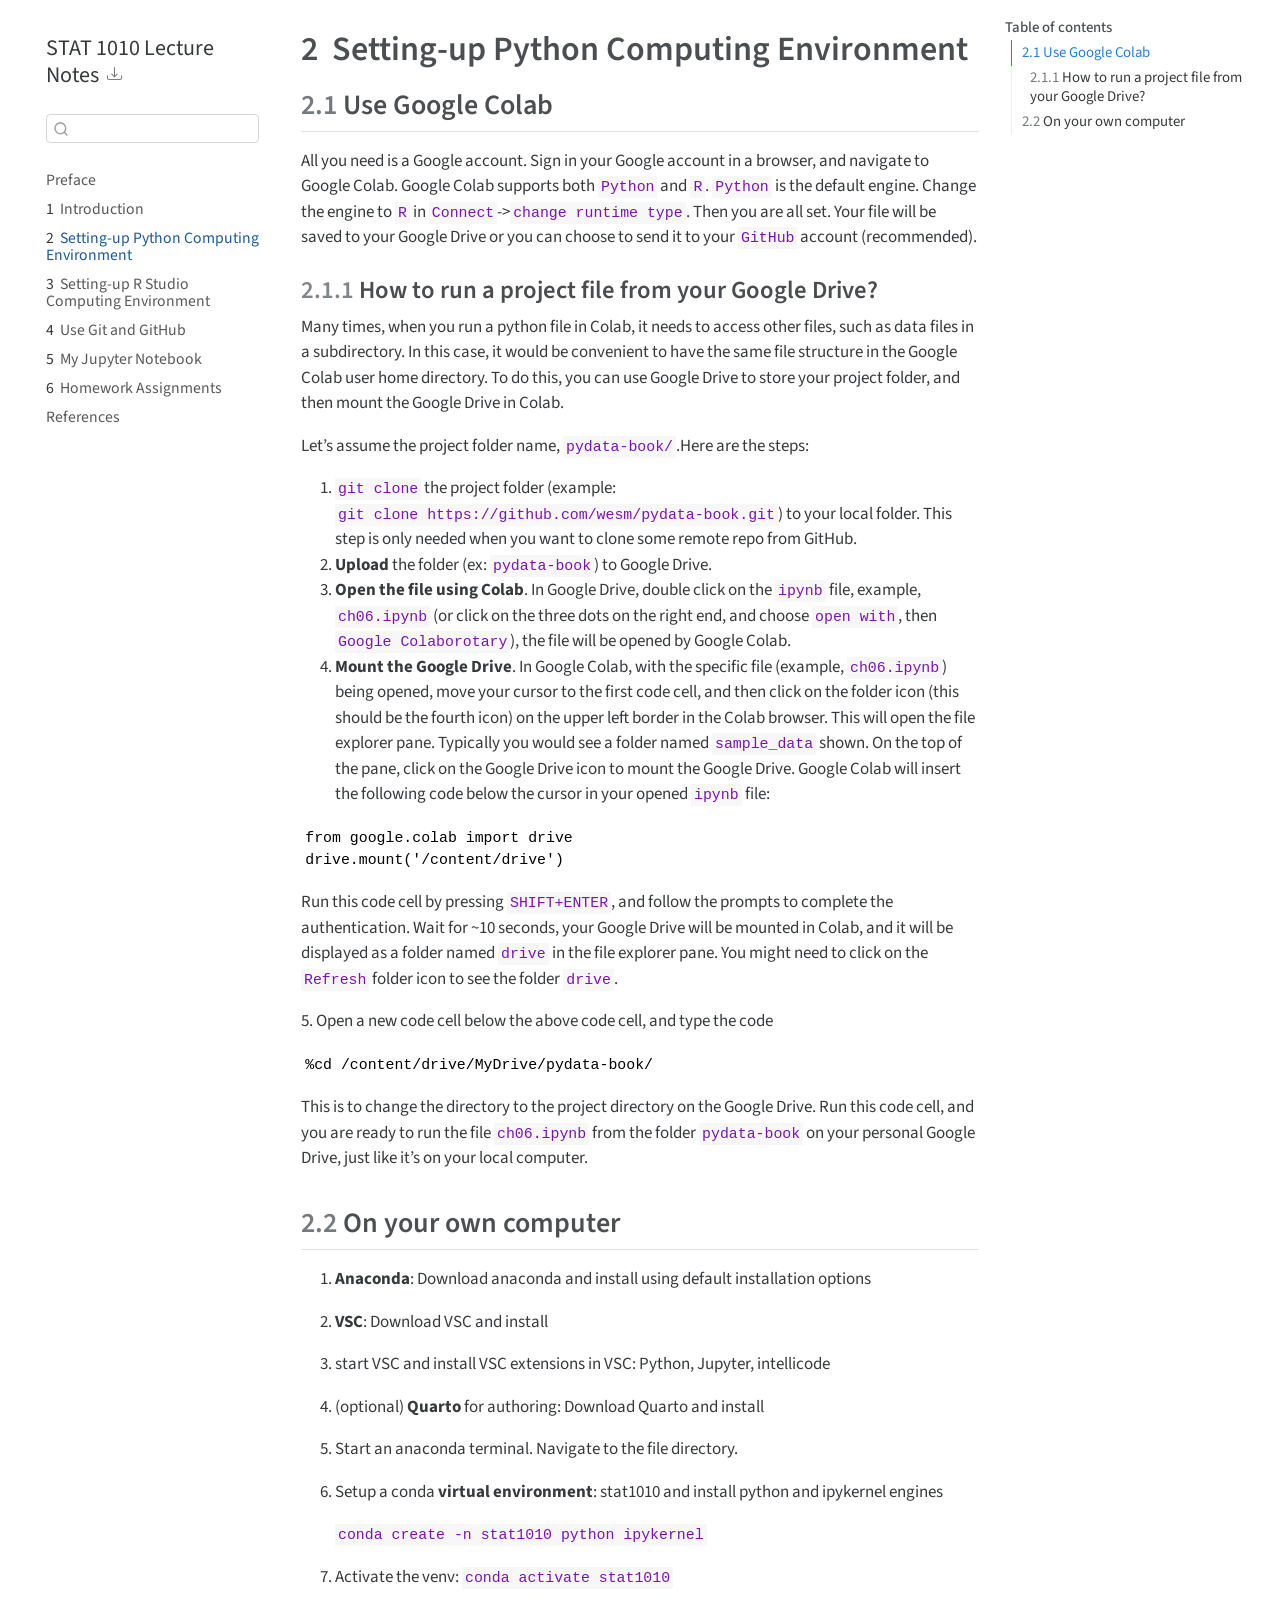
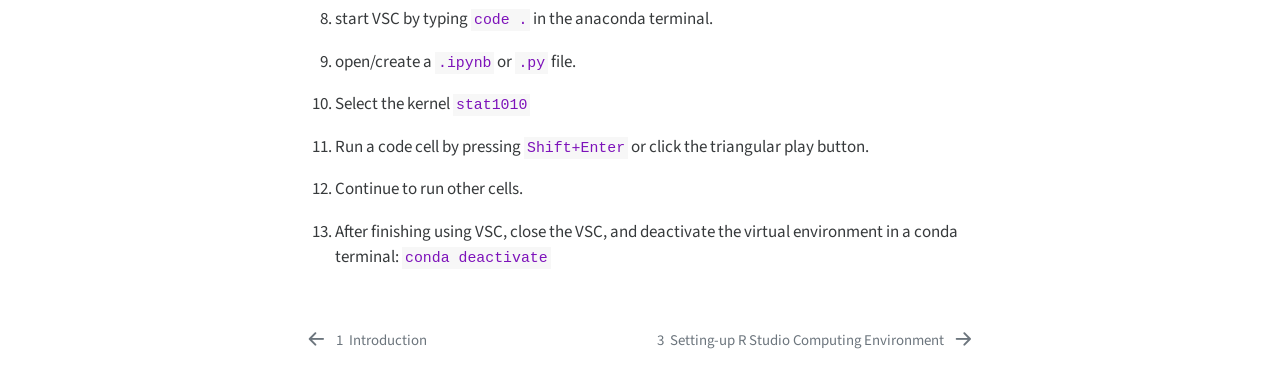
==== commit 21f70db5: "updated git and compu_env" ====
--- a/docs/python_comp_env.html
+++ b/docs/python_comp_env.html
@@ -19,40 +19,6 @@
   width: 0.8em;
   margin: 0 0.8em 0.2em -1em; /* quarto-specific, see https://github.com/quarto-dev/quarto-cli/issues/4556 */ 
   vertical-align: middle;
-}
-/* CSS for syntax highlighting */
-pre > code.sourceCode { white-space: pre; position: relative; }
-pre > code.sourceCode > span { line-height: 1.25; }
-pre > code.sourceCode > span:empty { height: 1.2em; }
-.sourceCode { overflow: visible; }
-code.sourceCode > span { color: inherit; text-decoration: inherit; }
-div.sourceCode { margin: 1em 0; }
-pre.sourceCode { margin: 0; }
-@media screen {
-div.sourceCode { overflow: auto; }
-}
-@media print {
-pre > code.sourceCode { white-space: pre-wrap; }
-pre > code.sourceCode > span { text-indent: -5em; padding-left: 5em; }
-}
-pre.numberSource code
-  { counter-reset: source-line 0; }
-pre.numberSource code > span
-  { position: relative; left: -4em; counter-increment: source-line; }
-pre.numberSource code > span > a:first-child::before
-  { content: counter(source-line);
-    position: relative; left: -1em; text-align: right; vertical-align: baseline;
-    border: none; display: inline-block;
-    -webkit-touch-callout: none; -webkit-user-select: none;
-    -khtml-user-select: none; -moz-user-select: none;
-    -ms-user-select: none; user-select: none;
-    padding: 0 4px; width: 4em;
-  }
-pre.numberSource { margin-left: 3em;  padding-left: 4px; }
-div.sourceCode
-  {   }
-@media screen {
-pre > code.sourceCode > span > a:first-child::before { text-decoration: underline; }
 }
 </style>
 
@@ -221,10 +187,6 @@
   <li><a href="#how-to-run-a-project-file-from-your-google-drive" id="toc-how-to-run-a-project-file-from-your-google-drive" class="nav-link" data-scroll-target="#how-to-run-a-project-file-from-your-google-drive"><span class="header-section-number">2.1.1</span> How to run a project file from your Google Drive?</a></li>
   </ul></li>
   <li><a href="#on-your-own-computer" id="toc-on-your-own-computer" class="nav-link" data-scroll-target="#on-your-own-computer"><span class="header-section-number">2.2</span> On your own computer</a></li>
-  <li><a href="#best-workflow-with-github-from-colab-or-a-local-device" id="toc-best-workflow-with-github-from-colab-or-a-local-device" class="nav-link" data-scroll-target="#best-workflow-with-github-from-colab-or-a-local-device"><span class="header-section-number">2.3</span> Best workflow with GitHub from Colab (or a local device)</a></li>
-  <li><a href="#team-github-workflow" id="toc-team-github-workflow" class="nav-link" data-scroll-target="#team-github-workflow"><span class="header-section-number">2.4</span> Team Github workflow</a></li>
-  <li><a href="#initial-setup" id="toc-initial-setup" class="nav-link" data-scroll-target="#initial-setup"><span class="header-section-number">2.5</span> Initial setup</a></li>
-  <li><a href="#keep-your-fork-in-sync" id="toc-keep-your-fork-in-sync" class="nav-link" data-scroll-target="#keep-your-fork-in-sync"><span class="header-section-number">2.6</span> Keep your fork in sync</a></li>
   </ul>
 </nav>
     </div>
@@ -289,86 +251,6 @@
 <li><p>Continue to run other cells.</p></li>
 <li><p>After finishing using VSC, close the VSC, and deactivate the virtual environment in a conda terminal: <code>conda deactivate</code></p></li>
 </ol>
-</section>
-<section id="best-workflow-with-github-from-colab-or-a-local-device" class="level2" data-number="2.3">
-<h2 data-number="2.3" class="anchored" data-anchor-id="best-workflow-with-github-from-colab-or-a-local-device"><span class="header-section-number">2.3</span> Best workflow with GitHub from Colab (or a local device)</h2>
-<p><strong>Pre-req</strong>: Local repo is a clone of the GitHub repo with aligned HEAD</p>
-<ol type="1">
-<li><p>Keep sync with the upstream original owner repo. On GitHub, in the forked repo (under your account), Click on “Sinc fork”.</p></li>
-<li><p>Open (or create) a notebook from G-drive to work with in Colab.</p></li>
-<li><p>Then, mount the G-drive. If on a local device, use the same workflow (open or create a notebook from the project directory).</p></li>
-<li><p>In a termnal of Colab (or a terminal in VSC in a local device)</p></li>
-</ol>
-<ul>
-<li><code>git pull</code> or <code>git pull --ff</code> or (safer method: <code>git pull --ff-only</code>)</li>
-</ul>
-<p>If permission denied on G-drive, run this first then repeat git pull.</p>
-<div class="sourceCode" id="cb3"><pre class="sourceCode bash code-with-copy"><code class="sourceCode bash"><span id="cb3-1"><a href="#cb3-1" aria-hidden="true" tabindex="-1"></a><span class="fu">chmod</span> +x .git/hooks/<span class="pp">*</span></span></code><button title="Copy to Clipboard" class="code-copy-button"><i class="bi"></i></button></pre></div>
-<ol start="3" type="1">
-<li>After editing, and before finish</li>
-</ol>
-<div class="sourceCode" id="cb4"><pre class="sourceCode bash code-with-copy"><code class="sourceCode bash"><span id="cb4-1"><a href="#cb4-1" aria-hidden="true" tabindex="-1"></a><span class="fu">git</span> status</span>
-<span id="cb4-2"><a href="#cb4-2" aria-hidden="true" tabindex="-1"></a><span class="fu">git</span> add  files-to-commit</span>
-<span id="cb4-3"><a href="#cb4-3" aria-hidden="true" tabindex="-1"></a><span class="fu">git</span> commit <span class="at">-m</span> <span class="st">"commit message"</span></span>
-<span id="cb4-4"><a href="#cb4-4" aria-hidden="true" tabindex="-1"></a><span class="fu">git</span> push  <span class="co"># this will push the files-to-commit to your fork/main</span></span></code><button title="Copy to Clipboard" class="code-copy-button"><i class="bi"></i></button></pre></div>
-</section>
-<section id="team-github-workflow" class="level2" data-number="2.4">
-<h2 data-number="2.4" class="anchored" data-anchor-id="team-github-workflow"><span class="header-section-number">2.4</span> Team Github workflow</h2>
-</section>
-<section id="initial-setup" class="level2" data-number="2.5">
-<h2 data-number="2.5" class="anchored" data-anchor-id="initial-setup"><span class="header-section-number">2.5</span> Initial setup</h2>
-<ol type="1">
-<li>Fork and Clone</li>
-</ol>
-<ul>
-<li><strong>Fork</strong>: You click “Fork” on GitHub → it creates a <strong>copy</strong> of the repo under <em>your GitHub account</em>. Navigate to <code>https://github.com/ywanglab/STAT4160</code>, then click on “Fork”.</li>
-<li><strong>Clone</strong>: You download a local copy of <em>your fork</em> to your computer. (only do this for the first time)</li>
-</ul>
-<p>So after forking, you typically do (only for the first time)</p>
-<div class="sourceCode" id="cb5"><pre class="sourceCode bash code-with-copy"><code class="sourceCode bash"><span id="cb5-1"><a href="#cb5-1" aria-hidden="true" tabindex="-1"></a><span class="fu">git</span> clone https://github.com/YOUR-USERNAME/REPO-NAME.git <span class="co">#REPO-NAME should be STAT4160</span></span>
-<span id="cb5-2"><a href="#cb5-2" aria-hidden="true" tabindex="-1"></a><span class="bu">cd</span> REPO-NAME   <span class="co"># the REPO-NAME should be STAT4160, cd to the current working directory  </span></span></code><button title="Copy to Clipboard" class="code-copy-button"><i class="bi"></i></button></pre></div>
-<ol start="2" type="1">
-<li>Add the original repo as “upstream”</li>
-</ol>
-<p>Your fork is linked to your GitHub account (the “origin”). To stay in sync with the original project, add a remote for the source repository:</p>
-<div class="sourceCode" id="cb6"><pre class="sourceCode bash code-with-copy"><code class="sourceCode bash"><span id="cb6-1"><a href="#cb6-1" aria-hidden="true" tabindex="-1"></a><span class="fu">git</span> remote add upstream https://github.com/ywanglab/STAT4160</span></code><button title="Copy to Clipboard" class="code-copy-button"><i class="bi"></i></button></pre></div>
-<p>Check remotes:</p>
-<div class="sourceCode" id="cb7"><pre class="sourceCode bash code-with-copy"><code class="sourceCode bash"><span id="cb7-1"><a href="#cb7-1" aria-hidden="true" tabindex="-1"></a><span class="fu">git</span> remote <span class="at">-v</span></span>
-<span id="cb7-2"><a href="#cb7-2" aria-hidden="true" tabindex="-1"></a><span class="co"># origin    https://github.com/YOUR-USERNAME/REPO-NAME.git (push/pull)</span></span>
-<span id="cb7-3"><a href="#cb7-3" aria-hidden="true" tabindex="-1"></a><span class="co"># upstream  https://github.com/ORIGINAL-OWNER/REPO-NAME.git (pull only)</span></span></code><button title="Copy to Clipboard" class="code-copy-button"><i class="bi"></i></button></pre></div>
-<ol start="3" type="1">
-<li>Create a feature branch in your fork</li>
-</ol>
-<p>Never work directly on <code>main</code>. Instead create a new branch:</p>
-<div class="sourceCode" id="cb8"><pre class="sourceCode bash code-with-copy"><code class="sourceCode bash"><span id="cb8-1"><a href="#cb8-1" aria-hidden="true" tabindex="-1"></a><span class="fu">git</span> checkout <span class="at">-b</span> feature/my-contribution  <span class="co"># or homework/your_initial</span></span>
-<span id="cb8-2"><a href="#cb8-2" aria-hidden="true" tabindex="-1"></a><span class="co"># edit files...</span></span>
-<span id="cb8-3"><a href="#cb8-3" aria-hidden="true" tabindex="-1"></a></span>
-<span id="cb8-4"><a href="#cb8-4" aria-hidden="true" tabindex="-1"></a><span class="co"># after you done your edit, push changes to origin/main</span></span>
-<span id="cb8-5"><a href="#cb8-5" aria-hidden="true" tabindex="-1"></a></span>
-<span id="cb8-6"><a href="#cb8-6" aria-hidden="true" tabindex="-1"></a><span class="fu">git</span> add files-to-commit  <span class="co"># git add filename (or directoryname) use `.` rarely as it will add all files in the git directory. </span></span>
-<span id="cb8-7"><a href="#cb8-7" aria-hidden="true" tabindex="-1"></a><span class="fu">git</span> commit <span class="at">-m</span> <span class="st">"Fix bug in utils"</span></span>
-<span id="cb8-8"><a href="#cb8-8" aria-hidden="true" tabindex="-1"></a><span class="fu">git</span> push origin feature/my-contribution  <span class="co">#git push by default push changes to origin/main</span></span></code><button title="Copy to Clipboard" class="code-copy-button"><i class="bi"></i></button></pre></div>
-<ol start="4" type="1">
-<li><p>Open a Pull Request (PR) (only do this for the contribution you want to make, such as homework)</p></li>
-<li><p>Go to your fork on GitHub (<code>https://github.com/YOUR-USERNAME/REPO-NAME</code>).</p></li>
-<li><p>GitHub will show a banner: “You recently pushed to <code>feature/my-contribution</code>. Do you want to open a Pull Request?”</p></li>
-<li><p>Click it → select <strong>base repository = (upstream) original owner repo</strong>, <strong>compare = your branch</strong>.</p></li>
-</ol>
-<p>Note: <code>head repository</code> → your fork (e.g.&nbsp;YOUR-USERNAME/REPO-NAME) and branch (feature/…) that contains your changes.</p>
-<ol start="4" type="1">
-<li>Write a good description and submit the PR.</li>
-</ol>
-<p>Now the maintainers of the original repo will review it. If approved, they’ll merge it.</p>
-</section>
-<section id="keep-your-fork-in-sync" class="level2" data-number="2.6">
-<h2 data-number="2.6" class="anchored" data-anchor-id="keep-your-fork-in-sync"><span class="header-section-number">2.6</span> Keep your fork in sync</h2>
-<p>Before making new contributions, update your <code>fork/main</code> with the latest <code>main</code> from upstream:</p>
-<p>Option A) Do it on GitHub: If GitHub shows something like “This branch is 1 commit behind”, “Sync Fork”.</p>
-<p>Option B): do it via terminal:</p>
-<div class="sourceCode" id="cb9"><pre class="sourceCode bash code-with-copy"><code class="sourceCode bash"><span id="cb9-1"><a href="#cb9-1" aria-hidden="true" tabindex="-1"></a><span class="fu">git</span> checkout main   <span class="co"># checkout main</span></span>
-<span id="cb9-2"><a href="#cb9-2" aria-hidden="true" tabindex="-1"></a><span class="fu">git</span> pull upstream main        <span class="co"># pull from the upstream original repo</span></span>
-<span id="cb9-3"><a href="#cb9-3" aria-hidden="true" tabindex="-1"></a><span class="fu">git</span> push origin main          <span class="co"># update your fork on GitHub</span></span></code><button title="Copy to Clipboard" class="code-copy-button"><i class="bi"></i></button></pre></div>
-<p>Then branch off <code>main</code> again for your next feature.</p>
 
 
 </section>
